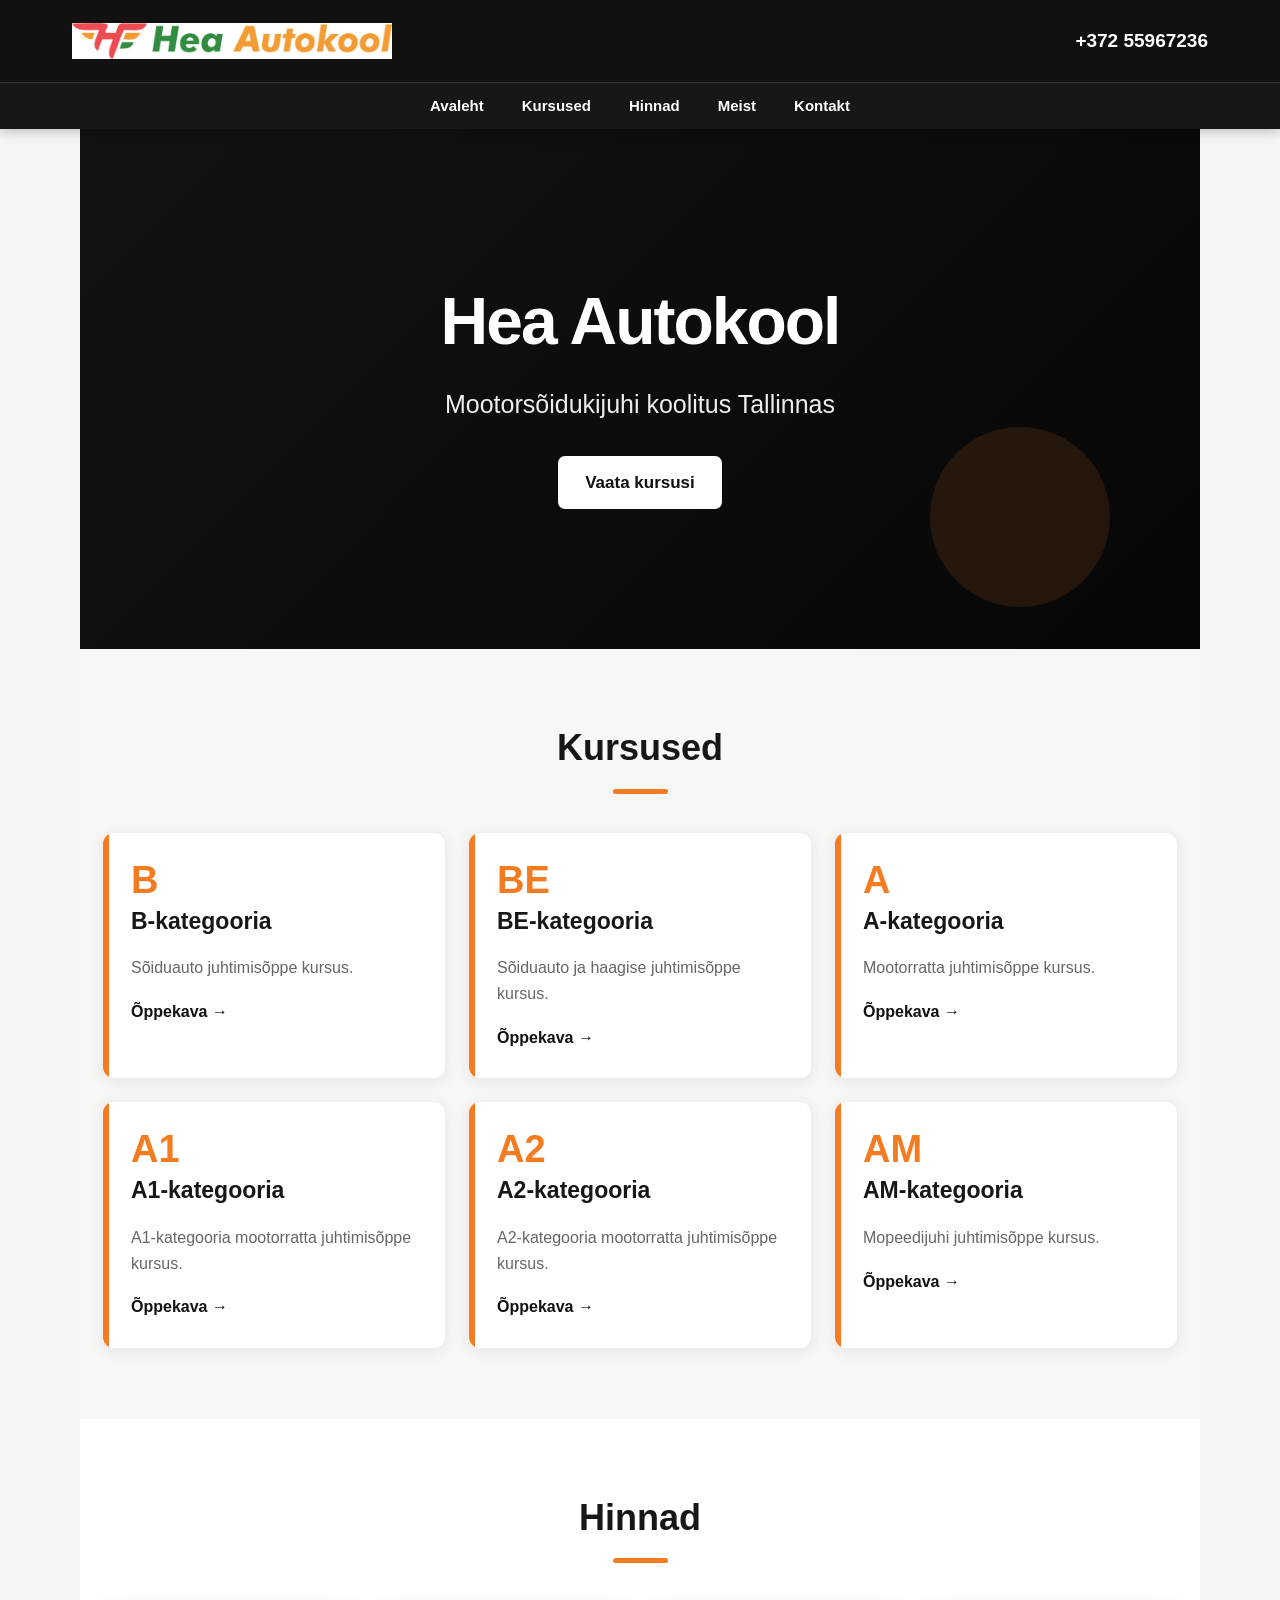
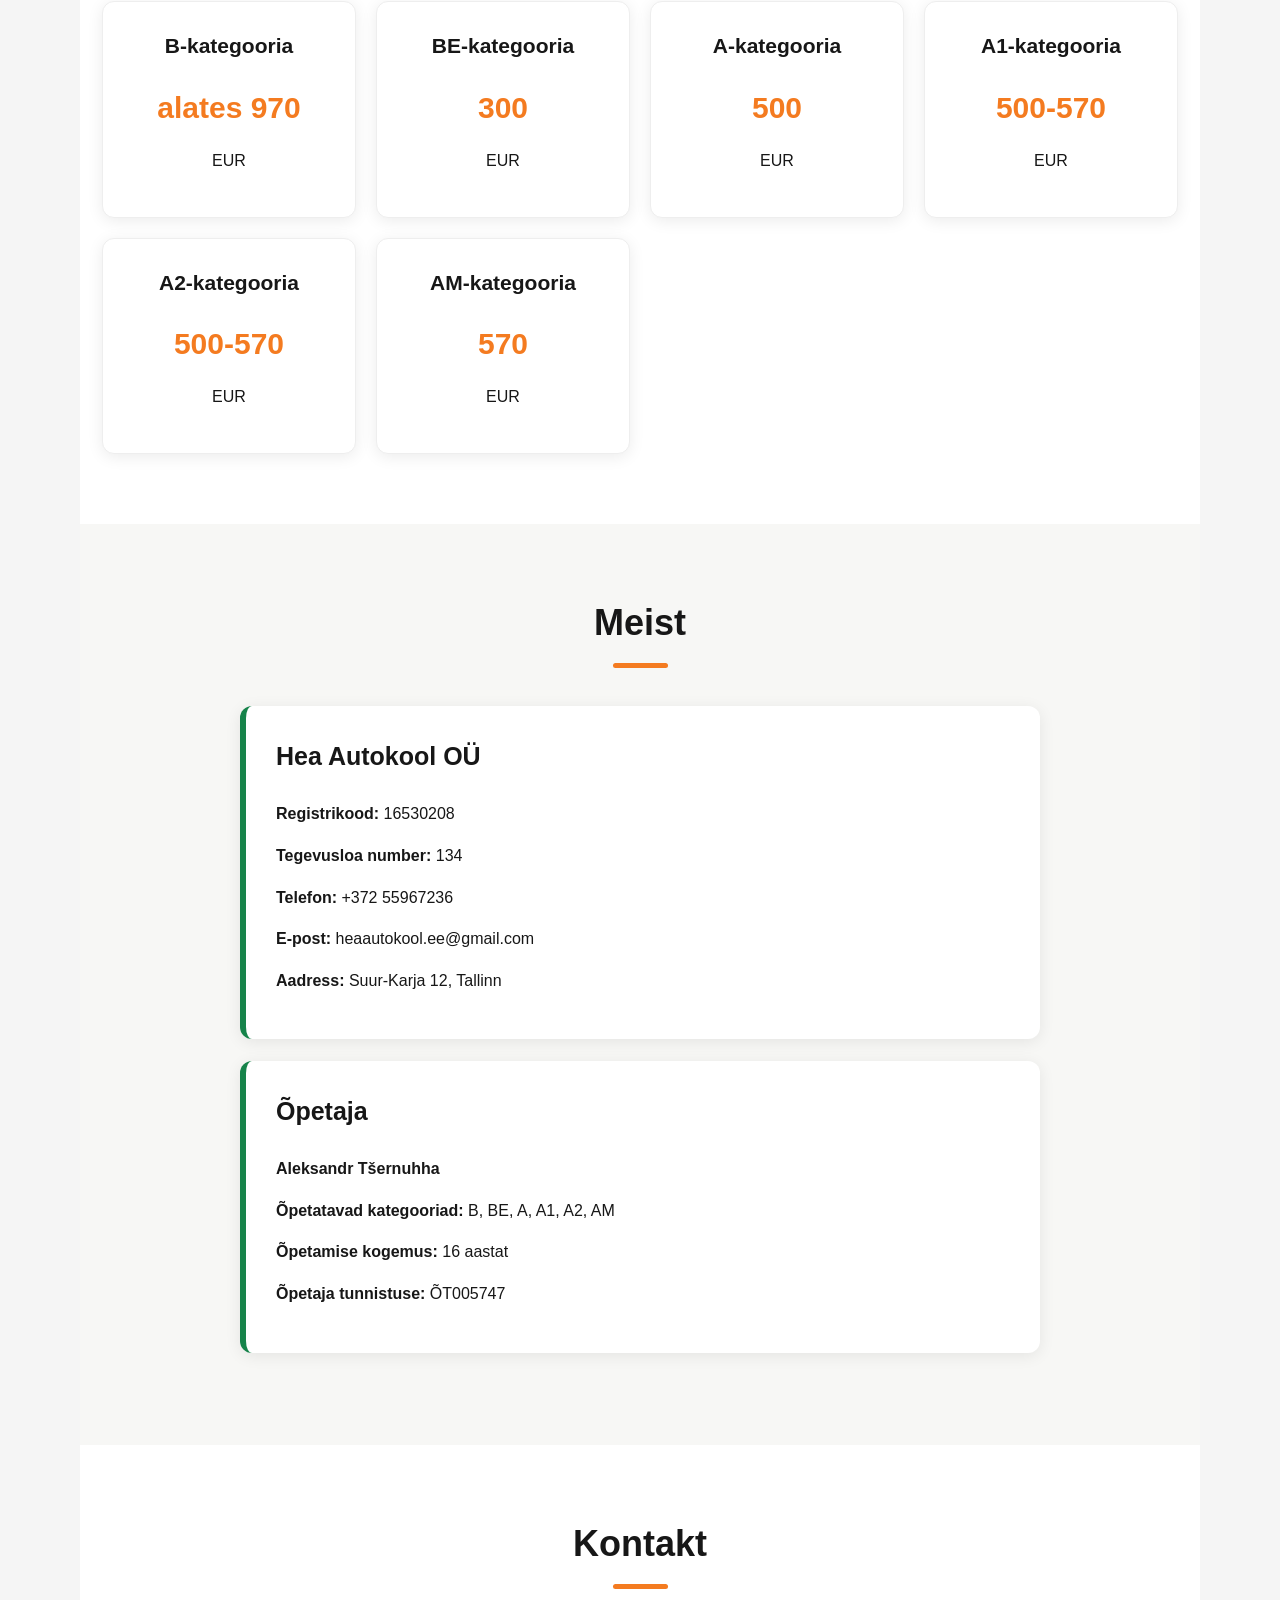
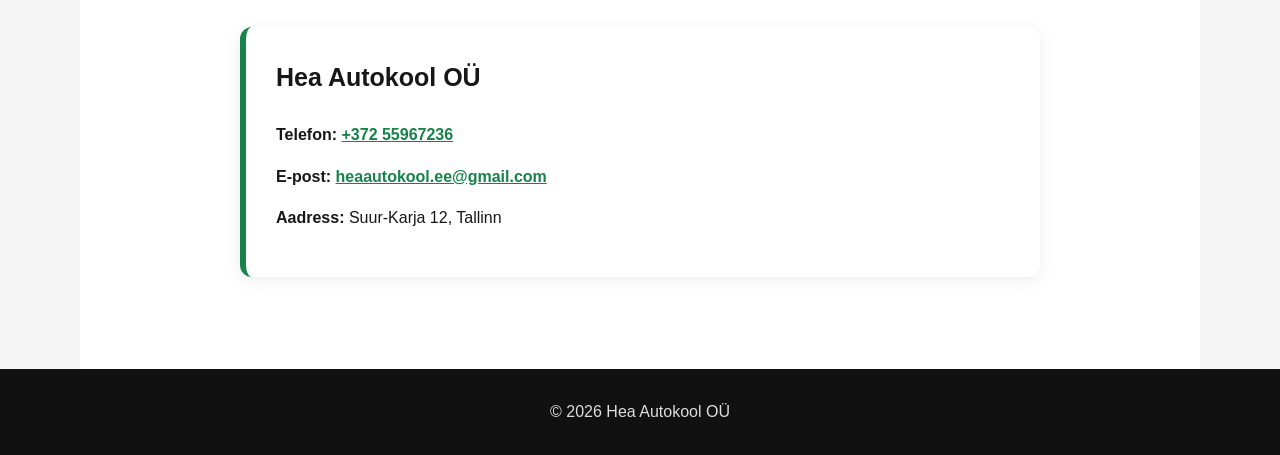
==== index.html @ 5cefef7c "Update index.html hinnad" ====
<!DOCTYPE html>
<html lang="et">
<head>
<meta charset="UTF-8">
<meta name="viewport" content="width=device-width, initial-scale=1.0">

<title>Hea Autokool – Autokool Tallinnas</title>

    <link rel="stylesheet" href="css/style.css">
<style>
* {
    box-sizing: border-box;
}

html {
    scroll-behavior: smooth;
}

body {
    margin: 0;
    font-family: Arial, Helvetica, sans-serif;
    color: #171717;
    background: #f5f5f5;
    line-height: 1.6;
}

header {
    background: #111;
    color: white;
    position: sticky;
    top: 0;
    z-index: 1000;
    box-shadow: 0 2px 12px rgba(0,0,0,.25);
}

.header {
    max-width: 1180px;
    margin: auto;
    padding: 12px 22px;
    display: flex;
    align-items: center;
    justify-content: space-between;
    gap: 20px;
}

.logo {
    width: 320px;
    max-width: 65%;
    height: auto;
    display: block;
}

.phone {
    color: white;
    text-decoration: none;
    font-size: 19px;
    font-weight: bold;
    white-space: nowrap;
}

.phone:hover {
    opacity: .75;
}

nav {
    border-top: 1px solid #333;
}

.nav {
    max-width: 1180px;
    margin: auto;
    display: flex;
    justify-content: center;
    flex-wrap: wrap;
}

.nav a {
    color: white;
    text-decoration: none;
    padding: 11px 19px;
    font-weight: bold;
}

.nav a:hover {
    background: #292929;
}

.hero {
    min-height: 520px;
    display: flex;
    align-items: center;
    justify-content: center;
    text-align: center;
    background:
        linear-gradient(rgba(0,0,0,.63),rgba(0,0,0,.63)),
        linear-gradient(135deg,#333,#111);
    color: white;
    padding: 70px 22px;
}

.hero h1 {
    font-size: clamp(40px,7vw,66px);
    margin: 0 0 10px;
}

.hero p {
    font-size: clamp(19px,3vw,25px);
    margin: 0 0 32px;
}

.button {
    display: inline-block;
    background: white;
    color: #111;
    text-decoration: none;
    padding: 13px 27px;
    border-radius: 7px;
    font-weight: bold;
}

.button:hover {
    background: #ddd;
}

section {
    max-width: 1120px;
    margin: auto;
    padding: 70px 22px;
}

section h2 {
    text-align: center;
    font-size: 36px;
    margin: 0 0 38px;
}

.courses {
    display: grid;
    grid-template-columns: repeat(auto-fit,minmax(270px,1fr));
    gap: 22px;
}

.course {
    background: white;
    padding: 28px;
    border-radius: 12px;
    box-shadow: 0 3px 16px rgba(0,0,0,.08);
}

.category {
    font-size: 38px;
    font-weight: 900;
}

.course h3 {
    margin: 4px 0 8px;
    font-size: 23px;
}

.course a {
    color: #111;
    font-weight: bold;
}

.prices {
    display: grid;
    grid-template-columns: repeat(auto-fit,minmax(240px,1fr));
    gap: 20px;
}

.price {
    background: white;
    padding: 27px;
    border-radius: 12px;
    text-align: center;
    box-shadow: 0 3px 16px rgba(0,0,0,.08);
}

.price h3 {
    margin-top: 0;
}

.price-value {
    font-size: 30px;
    font-weight: bold;
}

.info {
    max-width: 800px;
    margin: auto;
}

.box {
    background: white;
    padding: 30px;
    margin-bottom: 22px;
    border-radius: 12px;
    box-shadow: 0 3px 16px rgba(0,0,0,.08);
}

.box h3 {
    margin-top: 0;
    font-size: 25px;
}

footer {
    background: #111;
    color: white;
    text-align: center;
    padding: 30px 20px;
}

@media(max-width:650px) {

    .header {
        flex-direction: column;
    }

    .logo {
        width: 300px;
        max-width: 90%;
    }

    .phone {
        font-size: 18px;
    }

    .nav a {
        padding: 9px 11px;
        font-size: 14px;
    }

    .hero {
        min-height: 430px;
    }

    section {
        padding: 50px 18px;
    }
}
</style>
</head>


<body>


<!-- ШАПКА -->

<header>

    <div class="header">

        <img
            class="logo"
            src="images/logo.jpeg"
            alt="Hea Autokool"
        >

        <a
            class="phone"
            href="tel:+37255967236"
        >
            +372 55967236
        </a>

    </div>


    <nav>

        <div class="nav">

            <a href="#avaleht">Avaleht</a>

            <a href="#kursused">Kursused</a>

            <a href="#hinnad">Hinnad</a>

            <a href="#meist">Meist</a>

            <a href="#kontakt">Kontakt</a>

        </div>

    </nav>

</header>



<!-- ГЛАВНАЯ -->

<section id="avaleht" class="hero">

    <div>

        <h1>Hea Autokool</h1>

        <p>
            Mootorsõidukijuhi koolitus Tallinnas
        </p>

        <a
            class="button"
            href="#kursused"
        >
            Vaata kursusi
        </a>

    </div>

</section>



<!-- КУРСЫ -->

<section id="kursused">

    <h2>Kursused</h2>


    <div class="courses">


        <div class="course">

            <div class="category">B</div>

            <h3>B-kategooria</h3>

            <p>
                Sõiduauto juhtimisõppe kursus.
            </p>

            <a href="programmid/B.pdf">
                Õppekava →
            </a>

        </div>



        <div class="course">

            <div class="category">BE</div>

            <h3>BE-kategooria</h3>

            <p>
                Sõiduauto ja haagise juhtimisõppe kursus.
            </p>

            <a href="programmid/BE.pdf">
                Õppekava →
            </a>

        </div>



        <div class="course">

            <div class="category">A</div>

            <h3>A-kategooria</h3>

            <p>
                Mootorratta juhtimisõppe kursus.
            </p>

            <a href="programmid/A.pdf">
                Õppekava →
            </a>

        </div>



        <div class="course">

            <div class="category">A1</div>

            <h3>A1-kategooria</h3>

            <p>
                A1-kategooria mootorratta juhtimisõppe kursus.
            </p>

            <a href="programmid/A1.pdf">
                Õppekava →
            </a>

        </div>



        <div class="course">

            <div class="category">A2</div>

            <h3>A2-kategooria</h3>

            <p>
                A2-kategooria mootorratta juhtimisõppe kursus.
            </p>

            <a href="programmid/A2.pdf">
                Õppekava →
            </a>

        </div>



        <div class="course">

            <div class="category">AM</div>

            <h3>AM-kategooria</h3>

            <p>
                Mopeedijuhi juhtimisõppe kursus.
            </p>

            <a href="programmid/AM.pdf">
                Õppekava →
            </a>

        </div>


    </div>

</section>



<!-- ЦЕНЫ -->

<section id="hinnad">

    <h2>Hinnad</h2>


    <div class="prices">


        <div class="price">

            <h3>B-kategooria</h3>

            <div class="price-value">
                alates 970
            </div>

            <p>EUR</p>

        </div>



        <div class="price">

            <h3>BE-kategooria</h3>

            <div class="price-value">
                300
            </div>

            <p>EUR</p>

        </div>



        <div class="price">

            <h3>A-kategooria</h3>

            <div class="price-value">
                500
            </div>

            <p>EUR</p>

        </div>



        <div class="price">

            <h3>A1-kategooria</h3>

            <div class="price-value">
                500-570
            </div>

            <p>EUR</p>

        </div>



        <div class="price">

            <h3>A2-kategooria</h3>

            <div class="price-value">
                500-570
            </div>

            <p>EUR</p>

        </div>



        <div class="price">

            <h3>AM-kategooria</h3>

            <div class="price-value">
                570
            </div>

            <p>EUR</p>

        </div>


    </div>

</section>



<!-- О НАС -->

<section id="meist">

    <h2>Meist</h2>


    <div class="info">


        <div class="box">

            <h3>Hea Autokool OÜ</h3>

            <p>
                <strong>Registrikood:</strong>
                16530208
            </p>

            <p>
                <strong>Tegevusloa number:</strong>
                134
            </p>

            <p>
                <strong>Telefon:</strong>
                +372 55967236
            </p>

            <p>
                <strong>E-post:</strong>
                heaautokool.ee@gmail.com
            </p>

            <p>
                <strong>Aadress:</strong>
                Suur-Karja 12, Tallinn
            </p>

        </div>



        <div class="box">

            <h3>Õpetaja</h3>

            <p>
                <strong>Aleksandr Tšernuhha</strong>
            </p>

            <p>
                <strong>Õpetatavad kategooriad:</strong>
                B, BE, A, A1, A2, AM
            </p>

            <p>
                <strong>Õpetamise kogemus:</strong>
                16 aastat
            </p>

            <p>
                <strong>Õpetaja tunnistuse:</strong>
                ÕT005747
            </p>

        </div>


    </div>

</section>



<!-- КОНТАКТ -->

<section id="kontakt">

    <h2>Kontakt</h2>


    <div class="info">

        <div class="box">

            <h3>Hea Autokool OÜ</h3>

            <p>
                <strong>Telefon:</strong>
                <a href="tel:+37255967236">
                    +372 55967236
                </a>
            </p>

            <p>
                <strong>E-post:</strong>
                <a href="mailto:heaautokool.ee@gmail.com">
                    heaautokool.ee@gmail.com
                </a>
            </p>

            <p>
                <strong>Aadress:</strong>
                Suur-Karja 12, Tallinn
            </p>

        </div>

    </div>

</section>



<footer>

    © 2026 Hea Autokool OÜ

</footer>


</body>
</html>
---- css/style.css ----
/* ================================
   HEA AUTOKOOL
   WHITE / BLACK / ORANGE / GREEN
================================ */

* {
    box-sizing: border-box;
}

html {
    scroll-behavior: smooth;
}

body {
    margin: 0;
    font-family: Arial, Helvetica, sans-serif;
    color: #171717;
    background: #f7f7f5;
    line-height: 1.6;
}


/* ================================
   HEADER
================================ */

header {
    position: sticky;
    top: 0;
    z-index: 1000;

    background: #ffffff;

    box-shadow: 0 3px 18px rgba(0,0,0,0.10);
}

.header {
    max-width: 1180px;
    margin: auto;

    min-height: 82px;

    padding: 12px 24px;

    display: flex;
    align-items: center;
    justify-content: space-between;

    gap: 25px;
}

.logo {
    width: 330px;
    max-width: 65%;

    height: auto;

    display: block;
}

.phone {
    color: #171717;

    text-decoration: none;

    font-size: 20px;
    font-weight: 800;

    white-space: nowrap;

    transition: 0.2s;
}

.phone:hover {
    color: #f47b20;
}


/* ================================
   NAVIGATION
================================ */

nav {
    background: #171717;
}

.nav {
    max-width: 1180px;
    margin: auto;

    display: flex;
    justify-content: center;
    flex-wrap: wrap;
}

.nav a {
    position: relative;

    color: #ffffff;

    text-decoration: none;

    padding: 13px 22px;

    font-size: 15px;
    font-weight: 700;

    transition: 0.2s;
}

.nav a:hover {
    background: #f47b20;
    color: #111111;
}


/* ================================
   HERO
================================ */

.hero {
    min-height: 590px;

    display: flex;
    align-items: center;
    justify-content: center;

    text-align: center;

    color: #ffffff;

    padding: 80px 22px;

    background:
        linear-gradient(
            120deg,
            rgba(15,15,15,0.94),
            rgba(15,15,15,0.72)
        );

    position: relative;
}

.hero::after {
    content: "";

    position: absolute;

    width: 180px;
    height: 180px;

    right: 8%;
    bottom: 8%;

    border-radius: 50%;

    background: #f47b20;

    opacity: 0.12;
}

.hero-content {
    position: relative;
    z-index: 2;
}

.hero h1 {
    margin: 0;

    font-size: clamp(44px, 7vw, 76px);

    font-weight: 900;

    letter-spacing: -2px;
}

.hero h1 span {
    color: #f47b20;
}

.hero p {
    margin: 18px 0 35px;

    font-size: clamp(19px, 3vw, 27px);

    color: #eeeeee;
}

.button {
    display: inline-block;

    padding: 15px 32px;

    background: #f47b20;

    color: #111111;

    text-decoration: none;

    border-radius: 7px;

    font-size: 17px;
    font-weight: 900;

    transition: 0.2s;
}

.button:hover {
    background: #ff963f;

    transform: translateY(-3px);

    box-shadow:
        0 8px 25px rgba(244,123,32,0.35);
}


/* ================================
   SECTIONS
================================ */

section {
    max-width: 1160px;

    margin: auto;

    padding: 80px 24px;
}

section h2 {
    margin: 0 0 45px;

    text-align: center;

    font-size: 38px;

    font-weight: 900;
}

section h2::after {
    content: "";

    display: block;

    width: 55px;
    height: 5px;

    margin: 12px auto 0;

    background: #f47b20;

    border-radius: 10px;
}


/* ================================
   COURSES
================================ */

.courses {
    display: grid;

    grid-template-columns:
        repeat(
            auto-fit,
            minmax(270px, 1fr)
        );

    gap: 24px;
}

.course {
    position: relative;

    background: #ffffff;

    padding: 30px;

    border-radius: 14px;

    border: 1px solid #eeeeee;

    box-shadow:
        0 5px 22px rgba(0,0,0,0.07);

    overflow: hidden;

    transition: 0.25s;
}

.course::before {
    content: "";

    position: absolute;

    left: 0;
    top: 0;

    width: 6px;
    height: 100%;

    background: #f47b20;
}

.course:hover {
    transform: translateY(-6px);

    box-shadow:
        0 12px 30px rgba(0,0,0,0.12);
}

.category {
    color: #f47b20;

    font-size: 44px;

    font-weight: 900;

    line-height: 1;
}

.course h3 {
    margin: 12px 0 8px;

    font-size: 23px;
}

.course p {
    color: #666666;

    margin-bottom: 18px;
}

.course a {
    color: #16834a;

    text-decoration: none;

    font-weight: 900;
}

.course a:hover {
    text-decoration: underline;
}


/* ================================
   PRICES
================================ */

.prices {
    display: grid;

    grid-template-columns:
        repeat(
            auto-fit,
            minmax(240px, 1fr)
        );

    gap: 22px;
}

.price {
    background: #ffffff;

    padding: 30px;

    border-radius: 14px;

    text-align: center;

    border: 1px solid #eeeeee;

    box-shadow:
        0 5px 22px rgba(0,0,0,0.07);
}

.price h3 {
    margin-top: 0;

    font-size: 21px;
}

.price-value {
    color: #f47b20;

    font-size: 32px;

    font-weight: 900;
}


/* ================================
   ABOUT / CONTACT
================================ */

.info {
    max-width: 820px;

    margin: auto;
}

.box {
    background: #ffffff;

    padding: 32px;

    margin-bottom: 24px;

    border-radius: 14px;

    border-left: 6px solid #16834a;

    box-shadow:
        0 5px 22px rgba(0,0,0,0.07);
}

.box h3 {
    margin-top: 0;

    font-size: 26px;
}

.box a {
    color: #16834a;

    font-weight: 700;
}


/* ================================
   ALTERNATING SECTIONS
================================ */

#kursused {
    background: #f7f7f5;
}

#hinnad {
    background: #ffffff;
}

#meist {
    background: #f7f7f5;
}

#kontakt {
    background: #ffffff;
}


/* ================================
   FOOTER
================================ */

footer {
    background: #171717;

    color: #ffffff;

    text-align: center;

    padding: 35px 20px;
}

footer::first-line {
    color: #dddddd;
}


/* ================================
   MOBILE
================================ */

@media (max-width: 650px) {

    .header {
        min-height: auto;

        flex-direction: column;

        padding: 15px;
    }

    .logo {
        width: 300px;

        max-width: 90%;
    }

    .phone {
        font-size: 19px;
    }

    .nav a {
        padding: 10px 12px;

        font-size: 14px;
    }

    .hero {
        min-height: 470px;

        padding: 65px 18px;
    }

    .hero h1 {
        font-size: 46px;
    }

    section {
        padding: 55px 18px;
    }

    section h2 {
        font-size: 32px;
    }

}
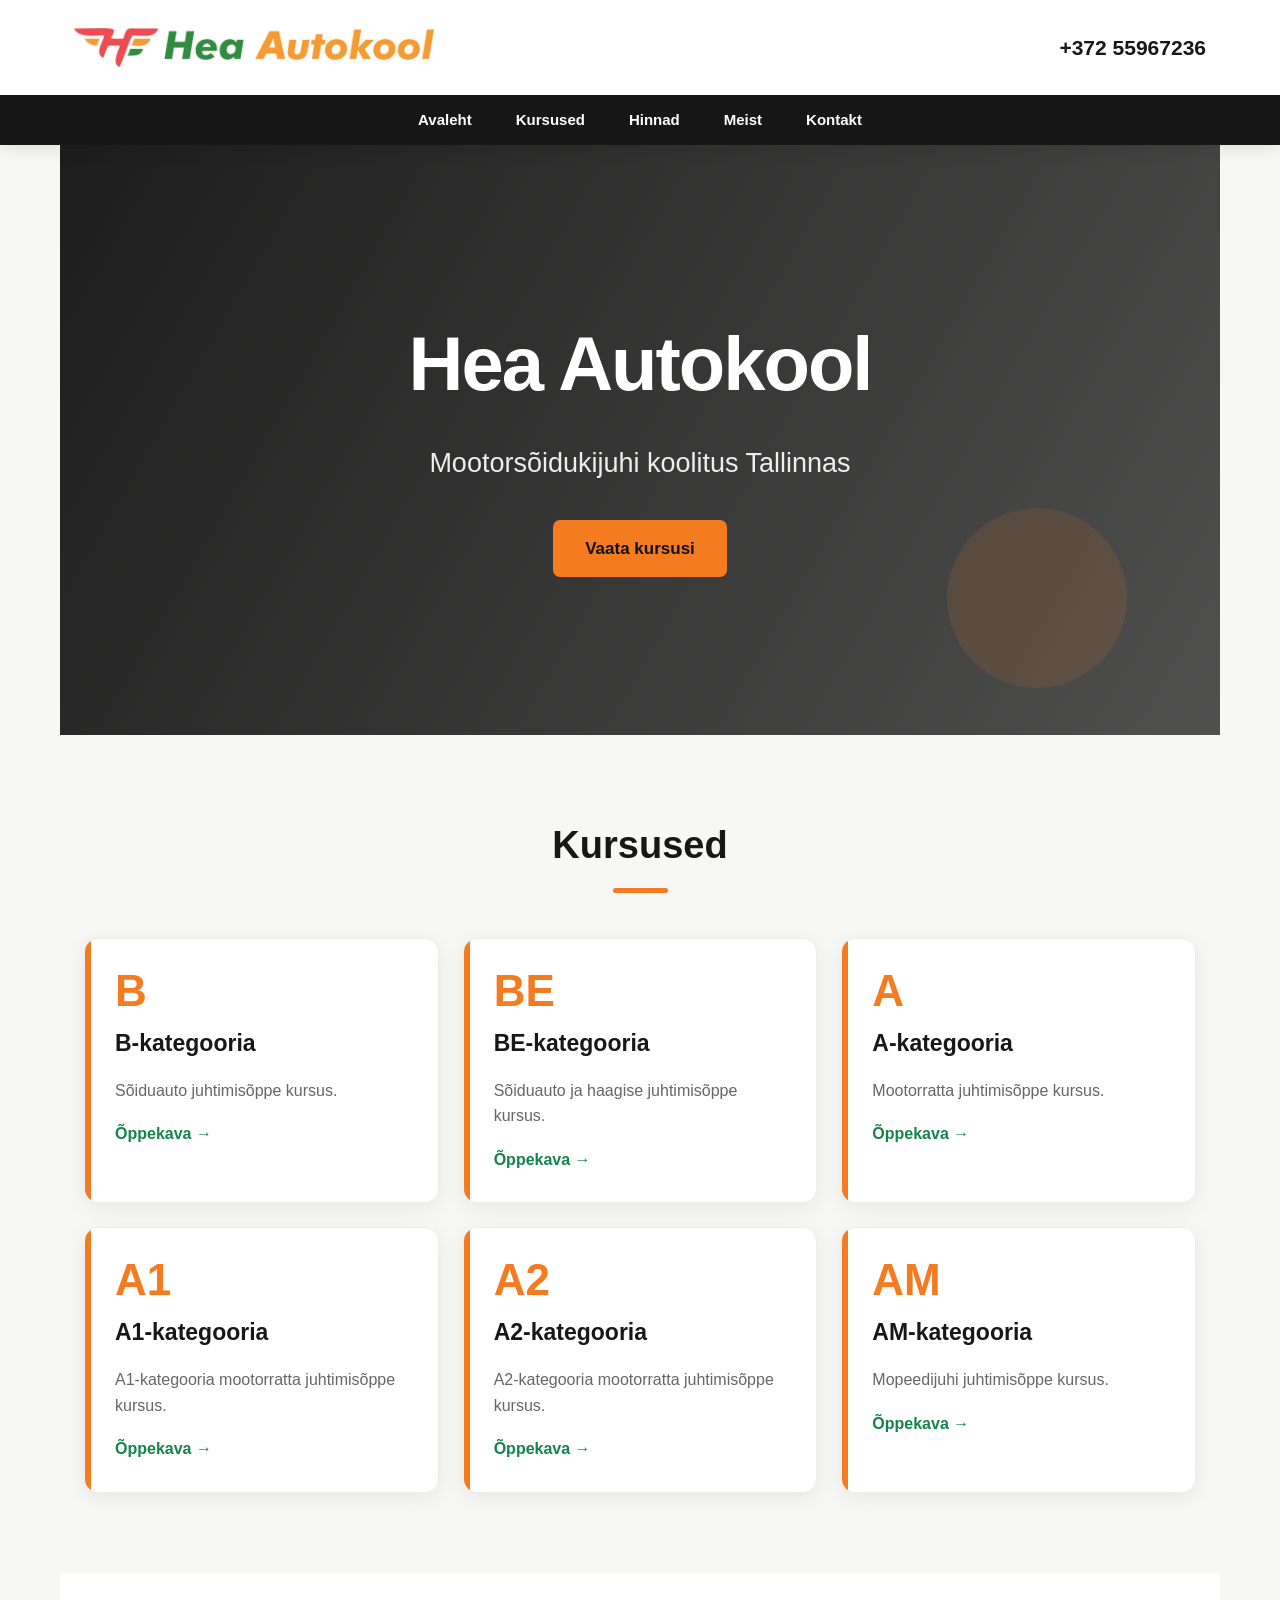
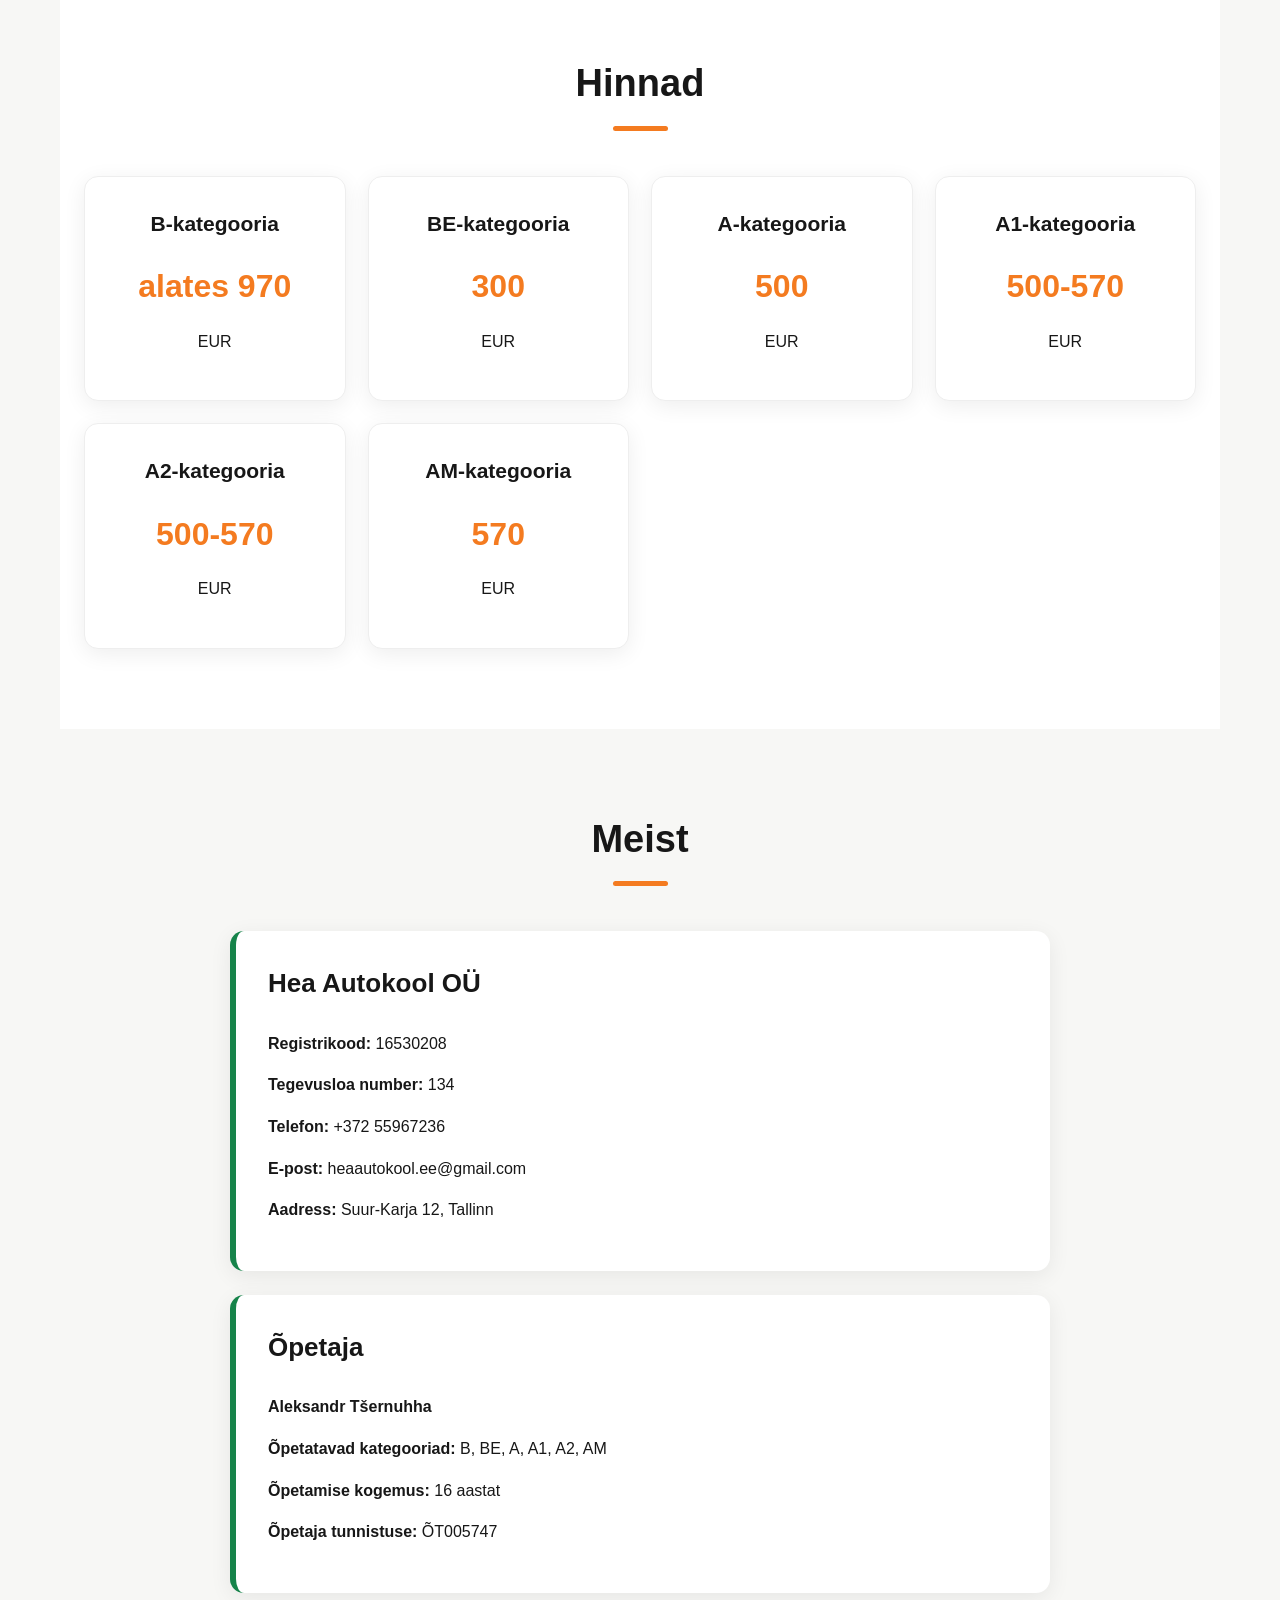
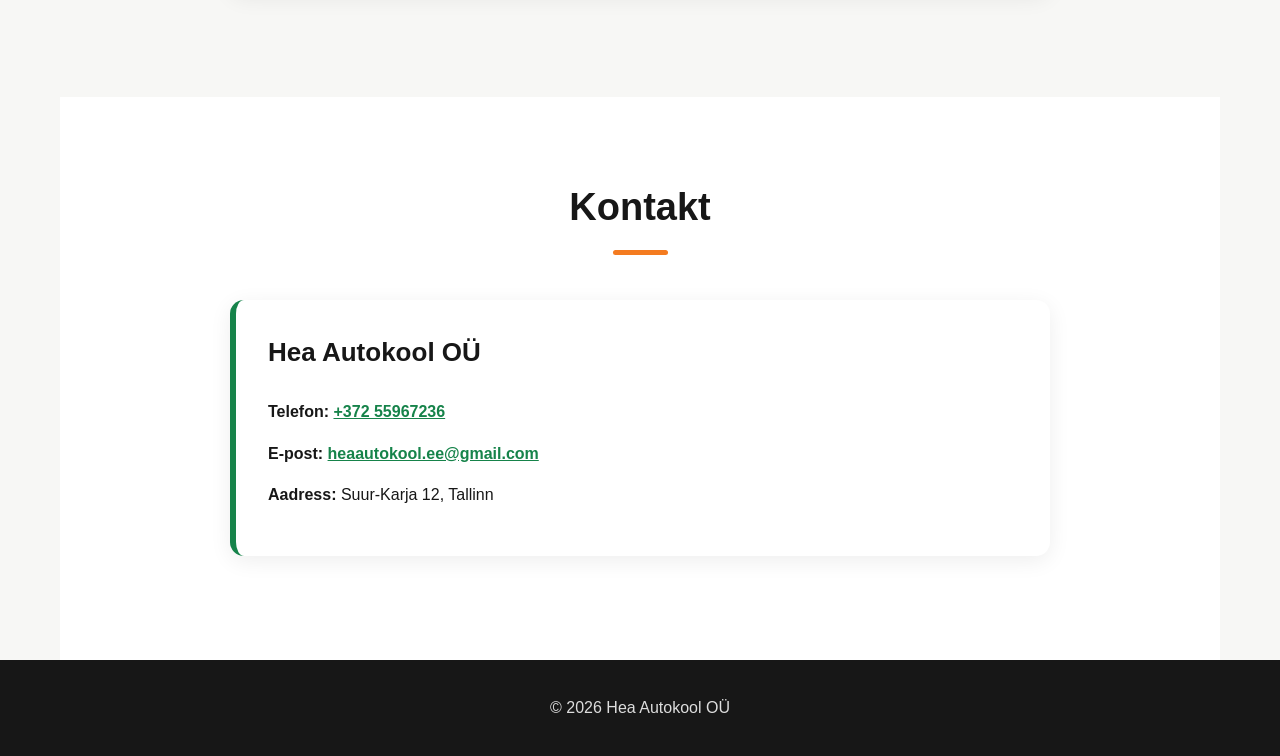
==== commit 0ceec289: "Update index.html delete css from index" ====
--- a/index.html
+++ b/index.html
@@ -7,238 +7,7 @@
 <title>Hea Autokool – Autokool Tallinnas</title>
 
     <link rel="stylesheet" href="css/style.css">
-<style>
-* {
-    box-sizing: border-box;
-}
-
-html {
-    scroll-behavior: smooth;
-}
-
-body {
-    margin: 0;
-    font-family: Arial, Helvetica, sans-serif;
-    color: #171717;
-    background: #f5f5f5;
-    line-height: 1.6;
-}
-
-header {
-    background: #111;
-    color: white;
-    position: sticky;
-    top: 0;
-    z-index: 1000;
-    box-shadow: 0 2px 12px rgba(0,0,0,.25);
-}
-
-.header {
-    max-width: 1180px;
-    margin: auto;
-    padding: 12px 22px;
-    display: flex;
-    align-items: center;
-    justify-content: space-between;
-    gap: 20px;
-}
-
-.logo {
-    width: 320px;
-    max-width: 65%;
-    height: auto;
-    display: block;
-}
-
-.phone {
-    color: white;
-    text-decoration: none;
-    font-size: 19px;
-    font-weight: bold;
-    white-space: nowrap;
-}
-
-.phone:hover {
-    opacity: .75;
-}
-
-nav {
-    border-top: 1px solid #333;
-}
-
-.nav {
-    max-width: 1180px;
-    margin: auto;
-    display: flex;
-    justify-content: center;
-    flex-wrap: wrap;
-}
-
-.nav a {
-    color: white;
-    text-decoration: none;
-    padding: 11px 19px;
-    font-weight: bold;
-}
-
-.nav a:hover {
-    background: #292929;
-}
-
-.hero {
-    min-height: 520px;
-    display: flex;
-    align-items: center;
-    justify-content: center;
-    text-align: center;
-    background:
-        linear-gradient(rgba(0,0,0,.63),rgba(0,0,0,.63)),
-        linear-gradient(135deg,#333,#111);
-    color: white;
-    padding: 70px 22px;
-}
-
-.hero h1 {
-    font-size: clamp(40px,7vw,66px);
-    margin: 0 0 10px;
-}
-
-.hero p {
-    font-size: clamp(19px,3vw,25px);
-    margin: 0 0 32px;
-}
-
-.button {
-    display: inline-block;
-    background: white;
-    color: #111;
-    text-decoration: none;
-    padding: 13px 27px;
-    border-radius: 7px;
-    font-weight: bold;
-}
-
-.button:hover {
-    background: #ddd;
-}
-
-section {
-    max-width: 1120px;
-    margin: auto;
-    padding: 70px 22px;
-}
-
-section h2 {
-    text-align: center;
-    font-size: 36px;
-    margin: 0 0 38px;
-}
-
-.courses {
-    display: grid;
-    grid-template-columns: repeat(auto-fit,minmax(270px,1fr));
-    gap: 22px;
-}
-
-.course {
-    background: white;
-    padding: 28px;
-    border-radius: 12px;
-    box-shadow: 0 3px 16px rgba(0,0,0,.08);
-}
-
-.category {
-    font-size: 38px;
-    font-weight: 900;
-}
-
-.course h3 {
-    margin: 4px 0 8px;
-    font-size: 23px;
-}
-
-.course a {
-    color: #111;
-    font-weight: bold;
-}
-
-.prices {
-    display: grid;
-    grid-template-columns: repeat(auto-fit,minmax(240px,1fr));
-    gap: 20px;
-}
-
-.price {
-    background: white;
-    padding: 27px;
-    border-radius: 12px;
-    text-align: center;
-    box-shadow: 0 3px 16px rgba(0,0,0,.08);
-}
-
-.price h3 {
-    margin-top: 0;
-}
-
-.price-value {
-    font-size: 30px;
-    font-weight: bold;
-}
-
-.info {
-    max-width: 800px;
-    margin: auto;
-}
-
-.box {
-    background: white;
-    padding: 30px;
-    margin-bottom: 22px;
-    border-radius: 12px;
-    box-shadow: 0 3px 16px rgba(0,0,0,.08);
-}
-
-.box h3 {
-    margin-top: 0;
-    font-size: 25px;
-}
-
-footer {
-    background: #111;
-    color: white;
-    text-align: center;
-    padding: 30px 20px;
-}
-
-@media(max-width:650px) {
-
-    .header {
-        flex-direction: column;
-    }
-
-    .logo {
-        width: 300px;
-        max-width: 90%;
-    }
-
-    .phone {
-        font-size: 18px;
-    }
-
-    .nav a {
-        padding: 9px 11px;
-        font-size: 14px;
-    }
-
-    .hero {
-        min-height: 430px;
-    }
-
-    section {
-        padding: 50px 18px;
-    }
-}
-</style>
+
 </head>
 
 
@@ -334,7 +103,7 @@
                 Sõiduauto juhtimisõppe kursus.
             </p>
 
-            <a href="programmid/B.pdf">
+            <a href="oppekavad/BEkava.pdf">
                 Õppekava →
             </a>
 
@@ -352,7 +121,7 @@
                 Sõiduauto ja haagise juhtimisõppe kursus.
             </p>
 
-            <a href="programmid/BE.pdf">
+            <a href="oppekavad/BEkava.pdf">
                 Õppekava →
             </a>
 
@@ -370,7 +139,7 @@
                 Mootorratta juhtimisõppe kursus.
             </p>
 
-            <a href="programmid/A.pdf">
+            <a href="oppekavad/Akava.pdf">
                 Õppekava →
             </a>
 
@@ -388,7 +157,7 @@
                 A1-kategooria mootorratta juhtimisõppe kursus.
             </p>
 
-            <a href="programmid/A1.pdf">
+            <a href="oppekavad/A1kava.pdf">
                 Õppekava →
             </a>
 
@@ -406,7 +175,7 @@
                 A2-kategooria mootorratta juhtimisõppe kursus.
             </p>
 
-            <a href="programmid/A2.pdf">
+            <a href="oppekavad/A2kava.pdf">
                 Õppekava →
             </a>
 
@@ -424,7 +193,7 @@
                 Mopeedijuhi juhtimisõppe kursus.
             </p>
 
-            <a href="programmid/AM.pdf">
+            <a href="oppekavad/AMkava.pdf">
                 Õppekava →
             </a>
 
--- a/css/style.css
+++ b/css/style.css
@@ -38,9 +38,9 @@
     max-width: 1180px;
     margin: auto;
 
-    min-height: 82px;
-
-    padding: 12px 24px;
+    min-height: 95px;
+
+    padding: 14px 24px;
 
     display: flex;
     align-items: center;
@@ -50,11 +50,9 @@
 }
 
 .logo {
-    width: 330px;
+    width: 360px;
     max-width: 65%;
-
     height: auto;
-
     display: block;
 }
 
@@ -63,7 +61,7 @@
 
     text-decoration: none;
 
-    font-size: 20px;
+    font-size: 21px;
     font-weight: 800;
 
     white-space: nowrap;
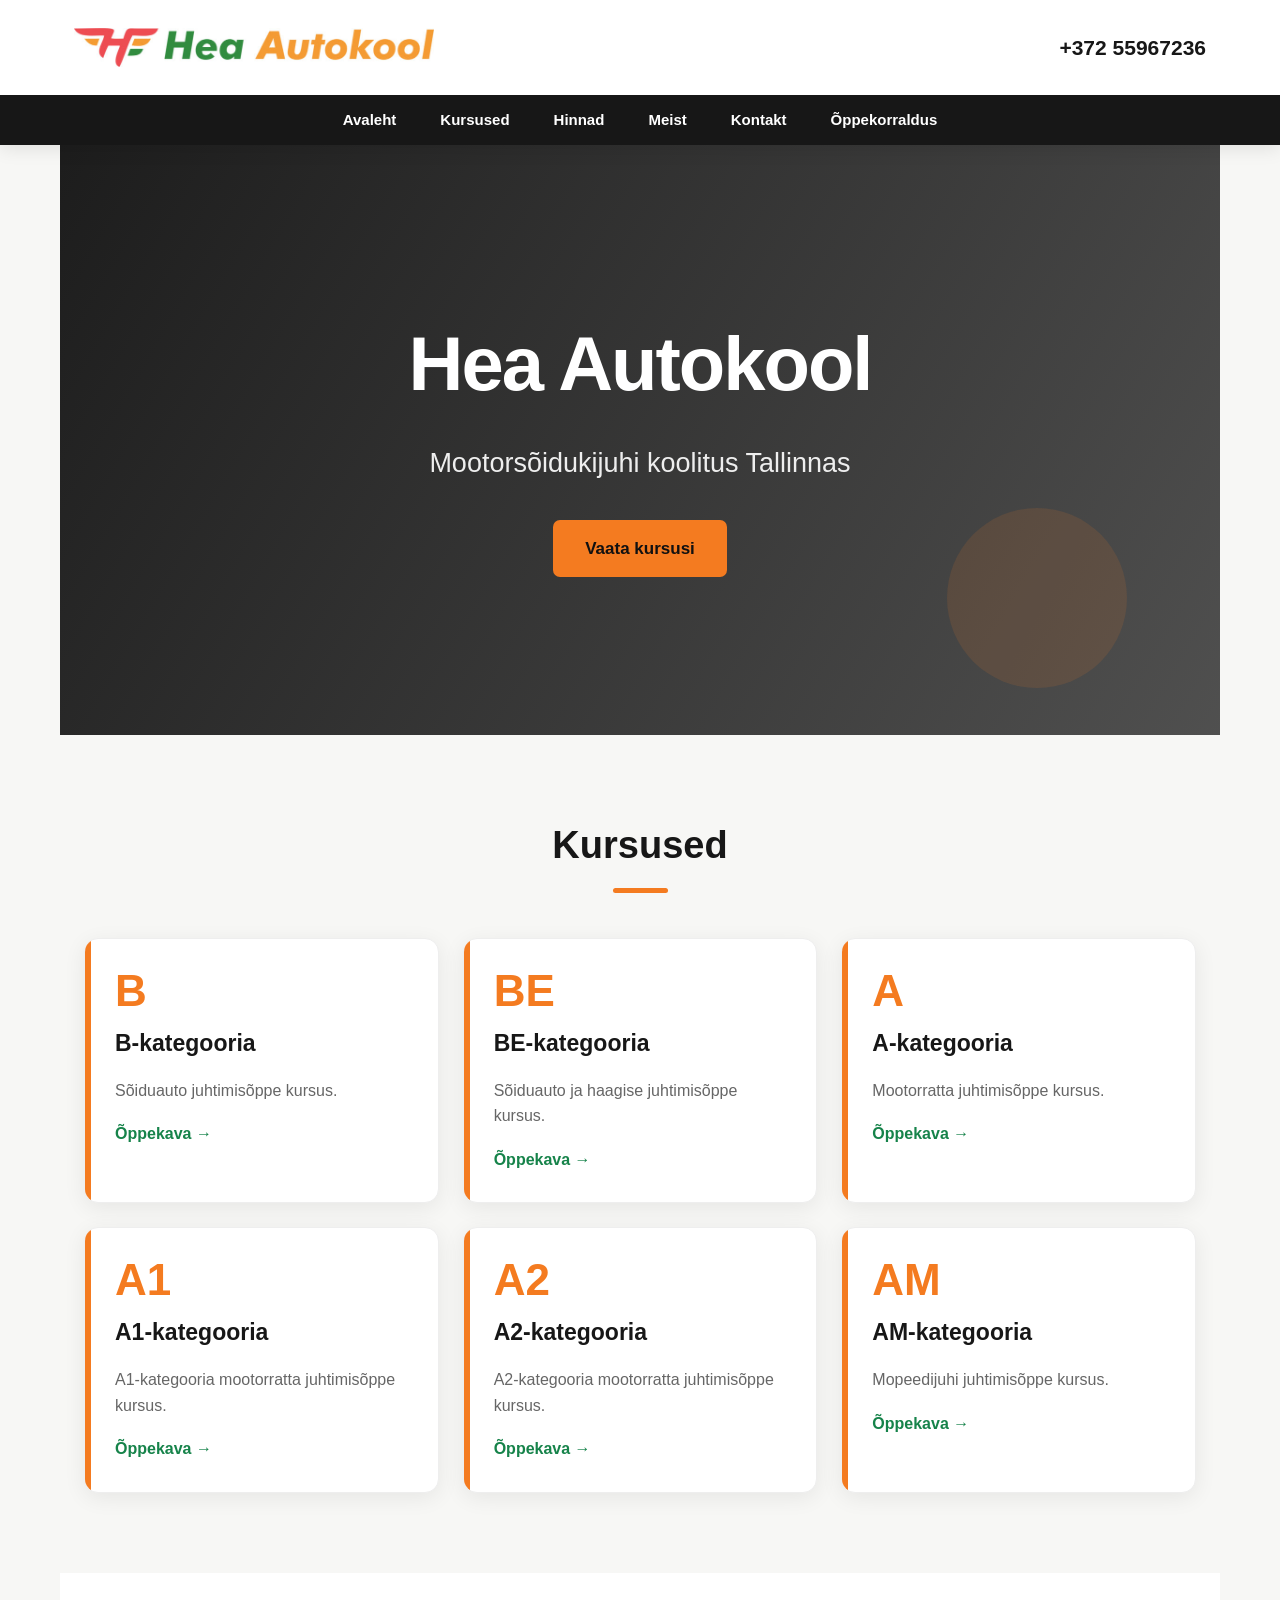
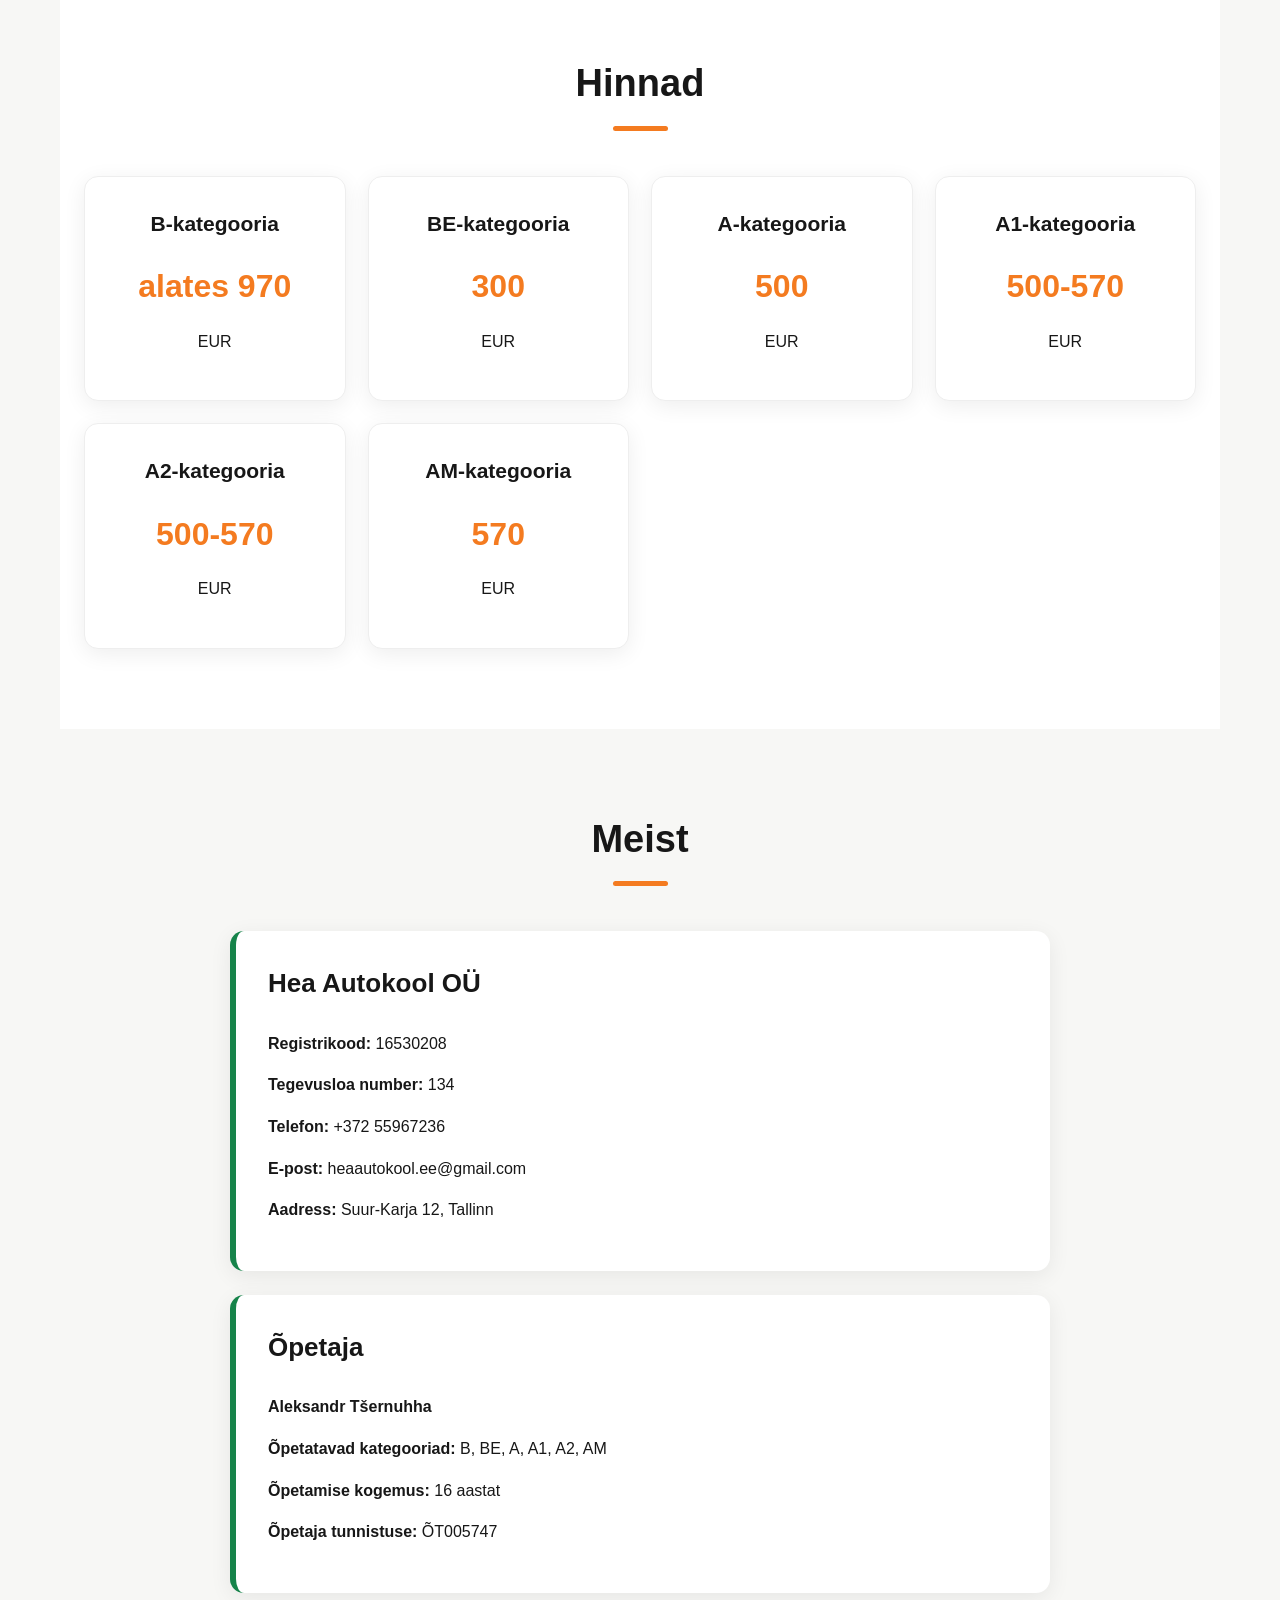
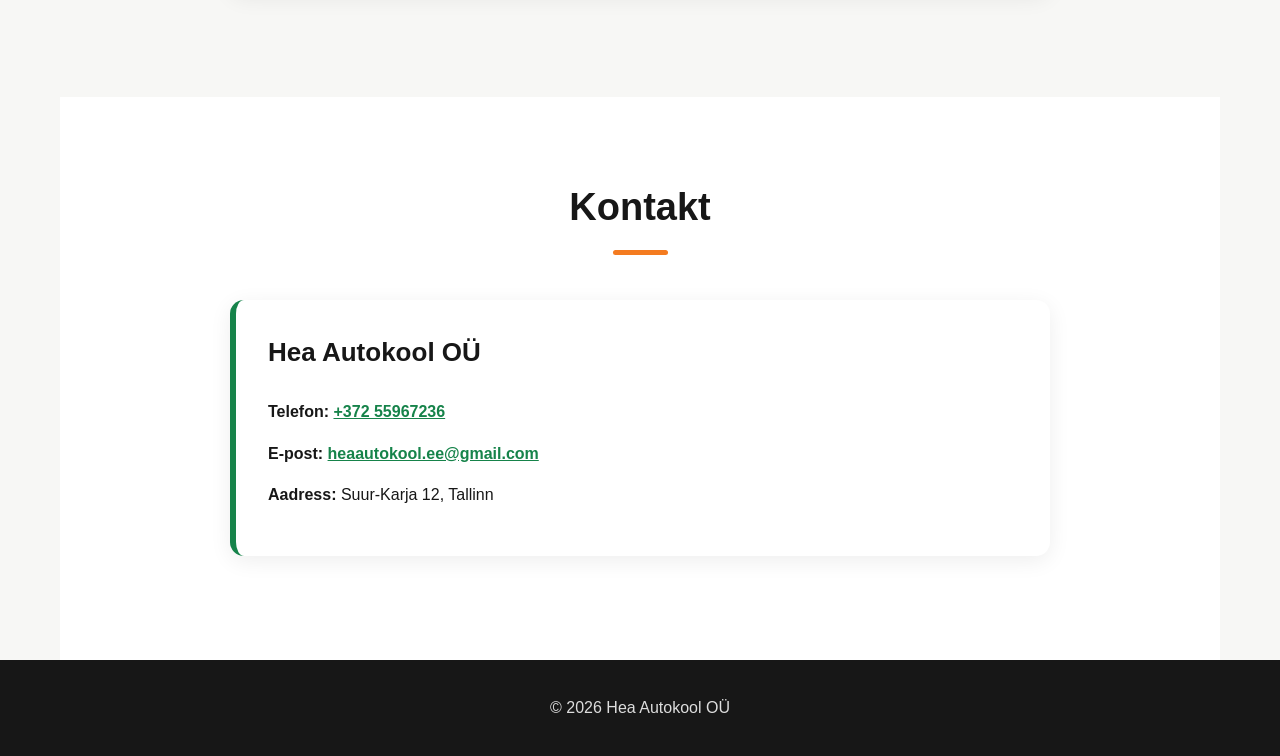
==== commit c4d79c2c: "Update index.html" ====
--- a/index.html
+++ b/index.html
@@ -50,6 +50,8 @@
 
             <a href="#kontakt">Kontakt</a>
 
+            <a href="oppekorraldus.html">Õppekorraldus</a>
+
         </div>
 
     </nav>
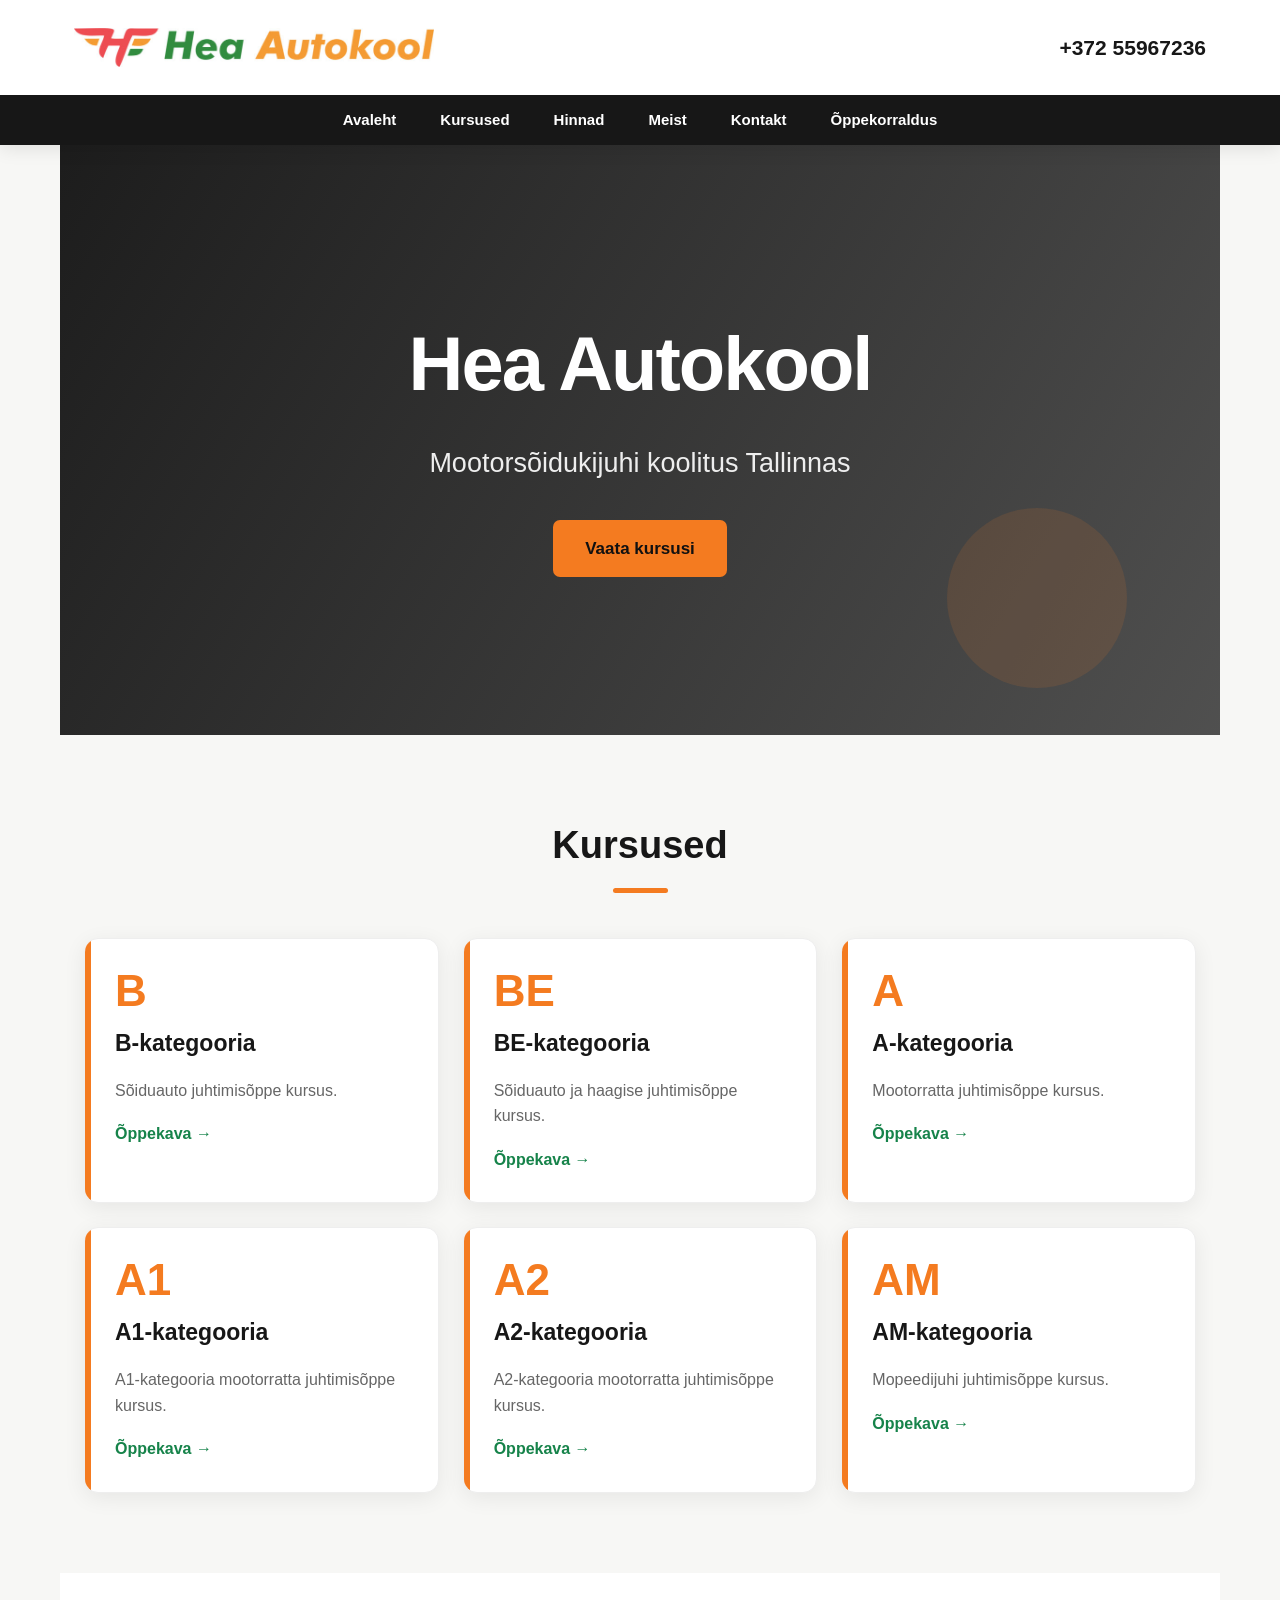
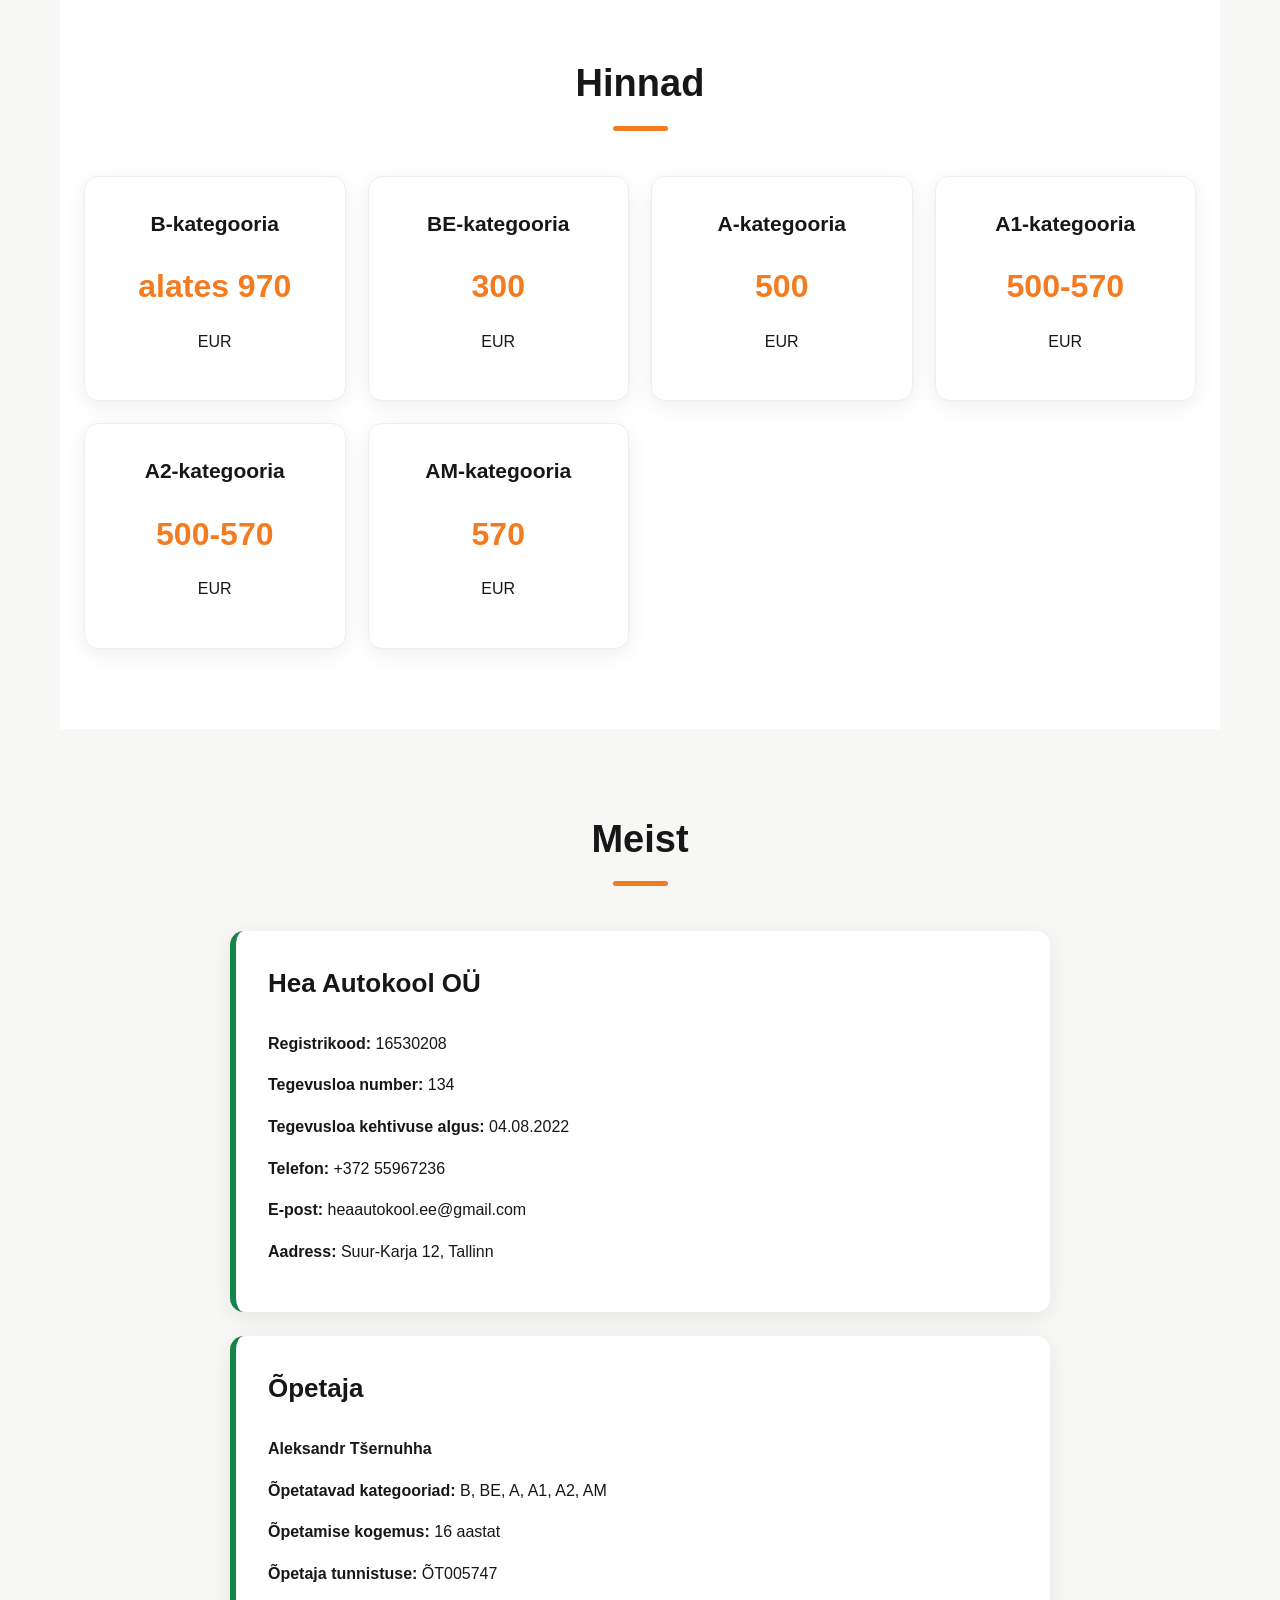
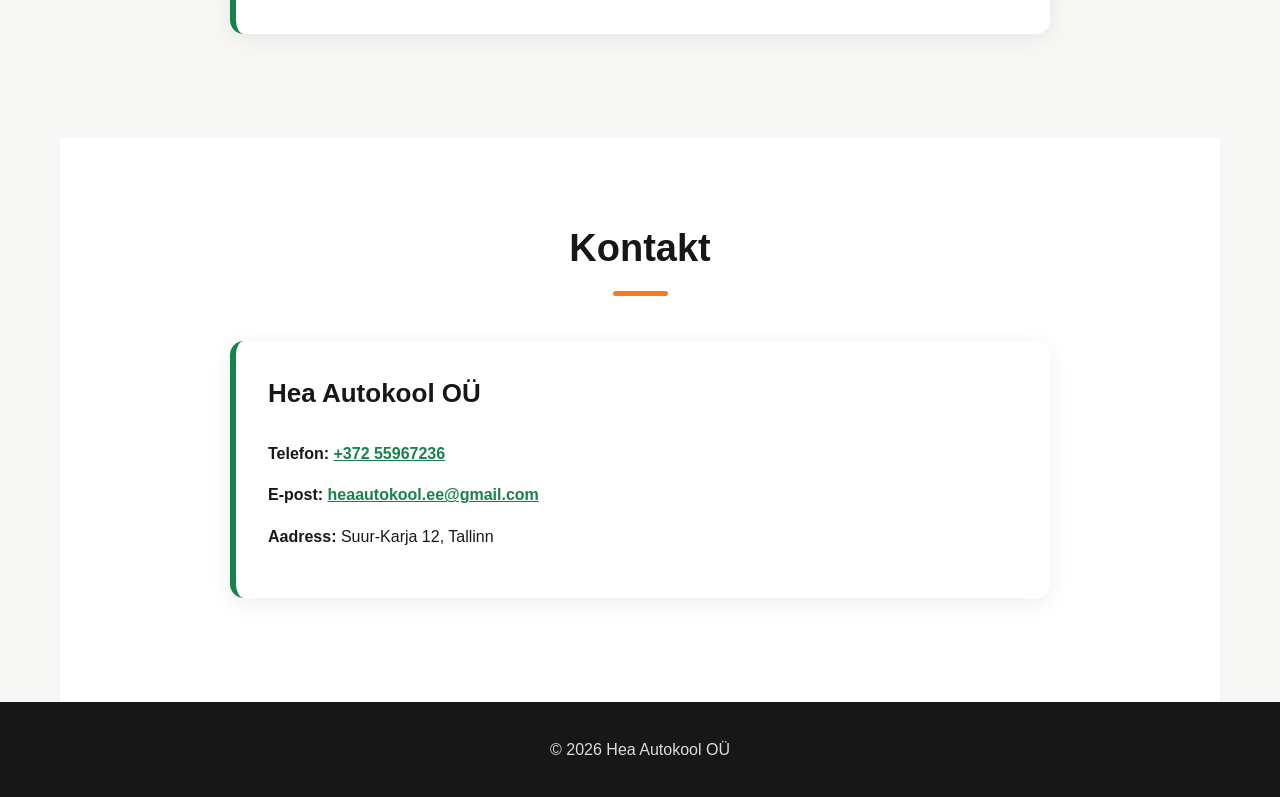
==== commit 1acaae76: "Update index.html" ====
--- a/index.html
+++ b/index.html
@@ -332,6 +332,11 @@
             </p>
 
             <p>
+                <strong>Tegevusloa kehtivuse algus:</strong>
+                04.08.2022
+            </p>
+
+            <p>
                 <strong>Telefon:</strong>
                 +372 55967236
             </p>
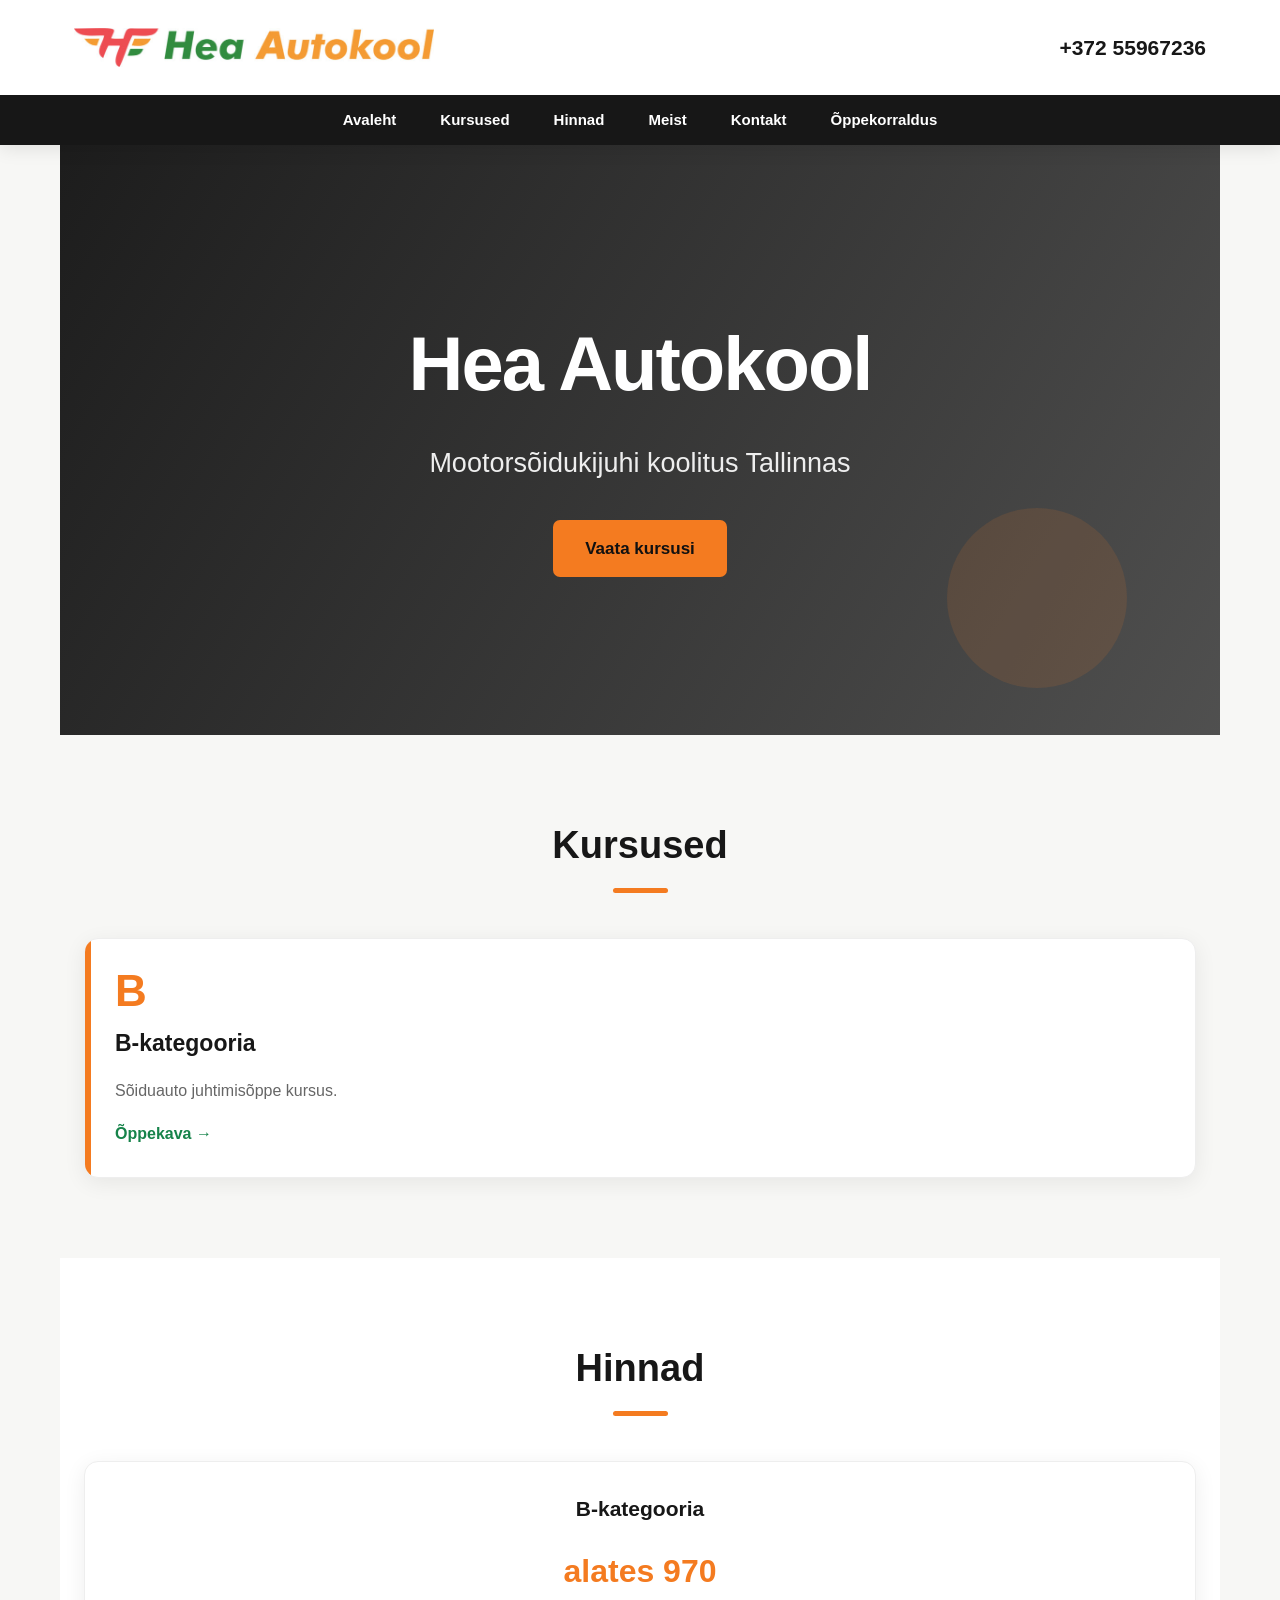
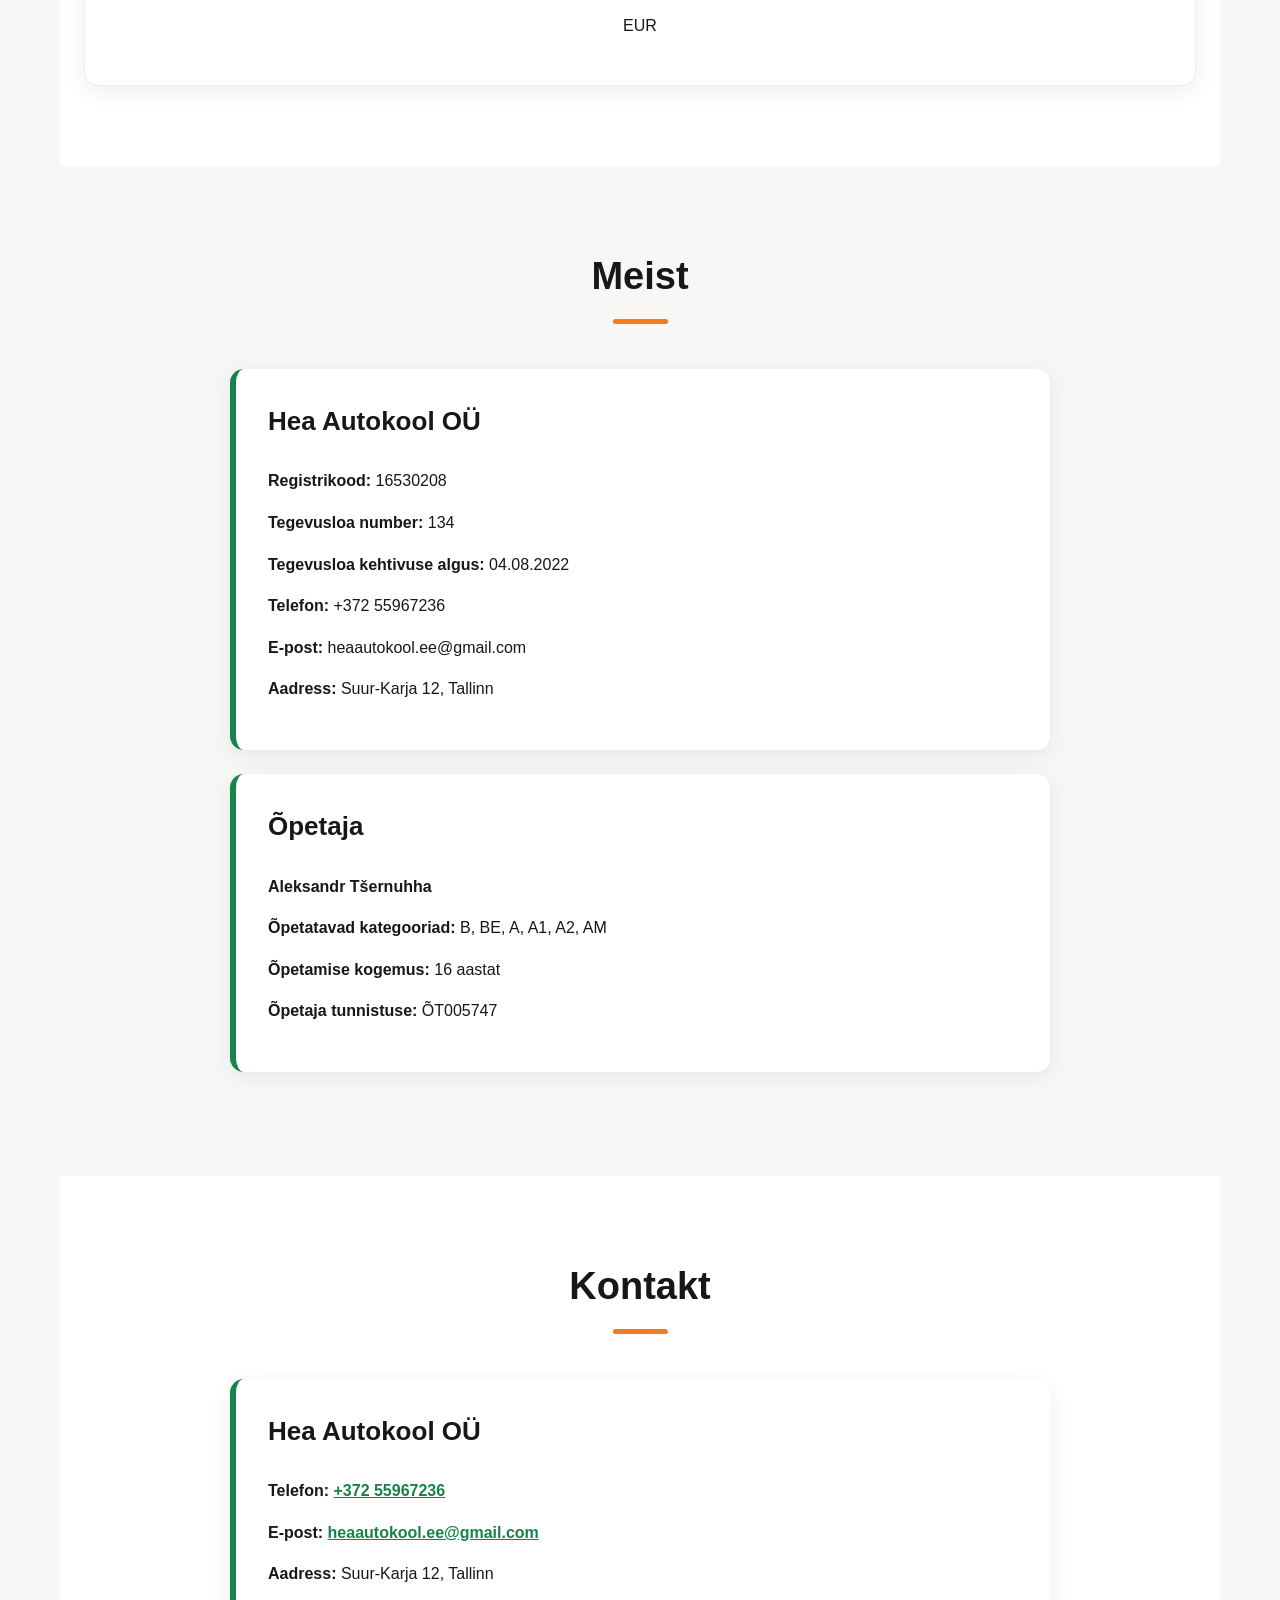
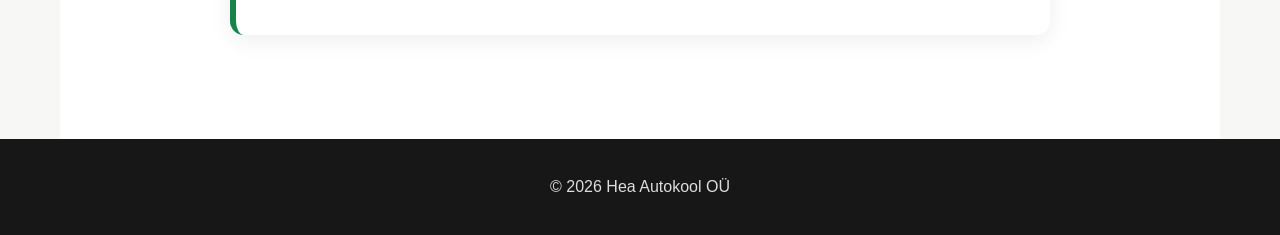
==== commit 473b1bf9: "Update index.html hide be, a, a1, a2, am" ====
--- a/index.html
+++ b/index.html
@@ -111,7 +111,7 @@
 
         </div>
 
-
+<!--
 
         <div class="course">
 
@@ -200,7 +200,7 @@
             </a>
 
         </div>
-
+-->
 
     </div>
 
@@ -230,7 +230,7 @@
 
         </div>
 
-
+<!--
 
         <div class="price">
 
@@ -300,7 +300,7 @@
 
         </div>
 
-
+-->
     </div>
 
 </section>
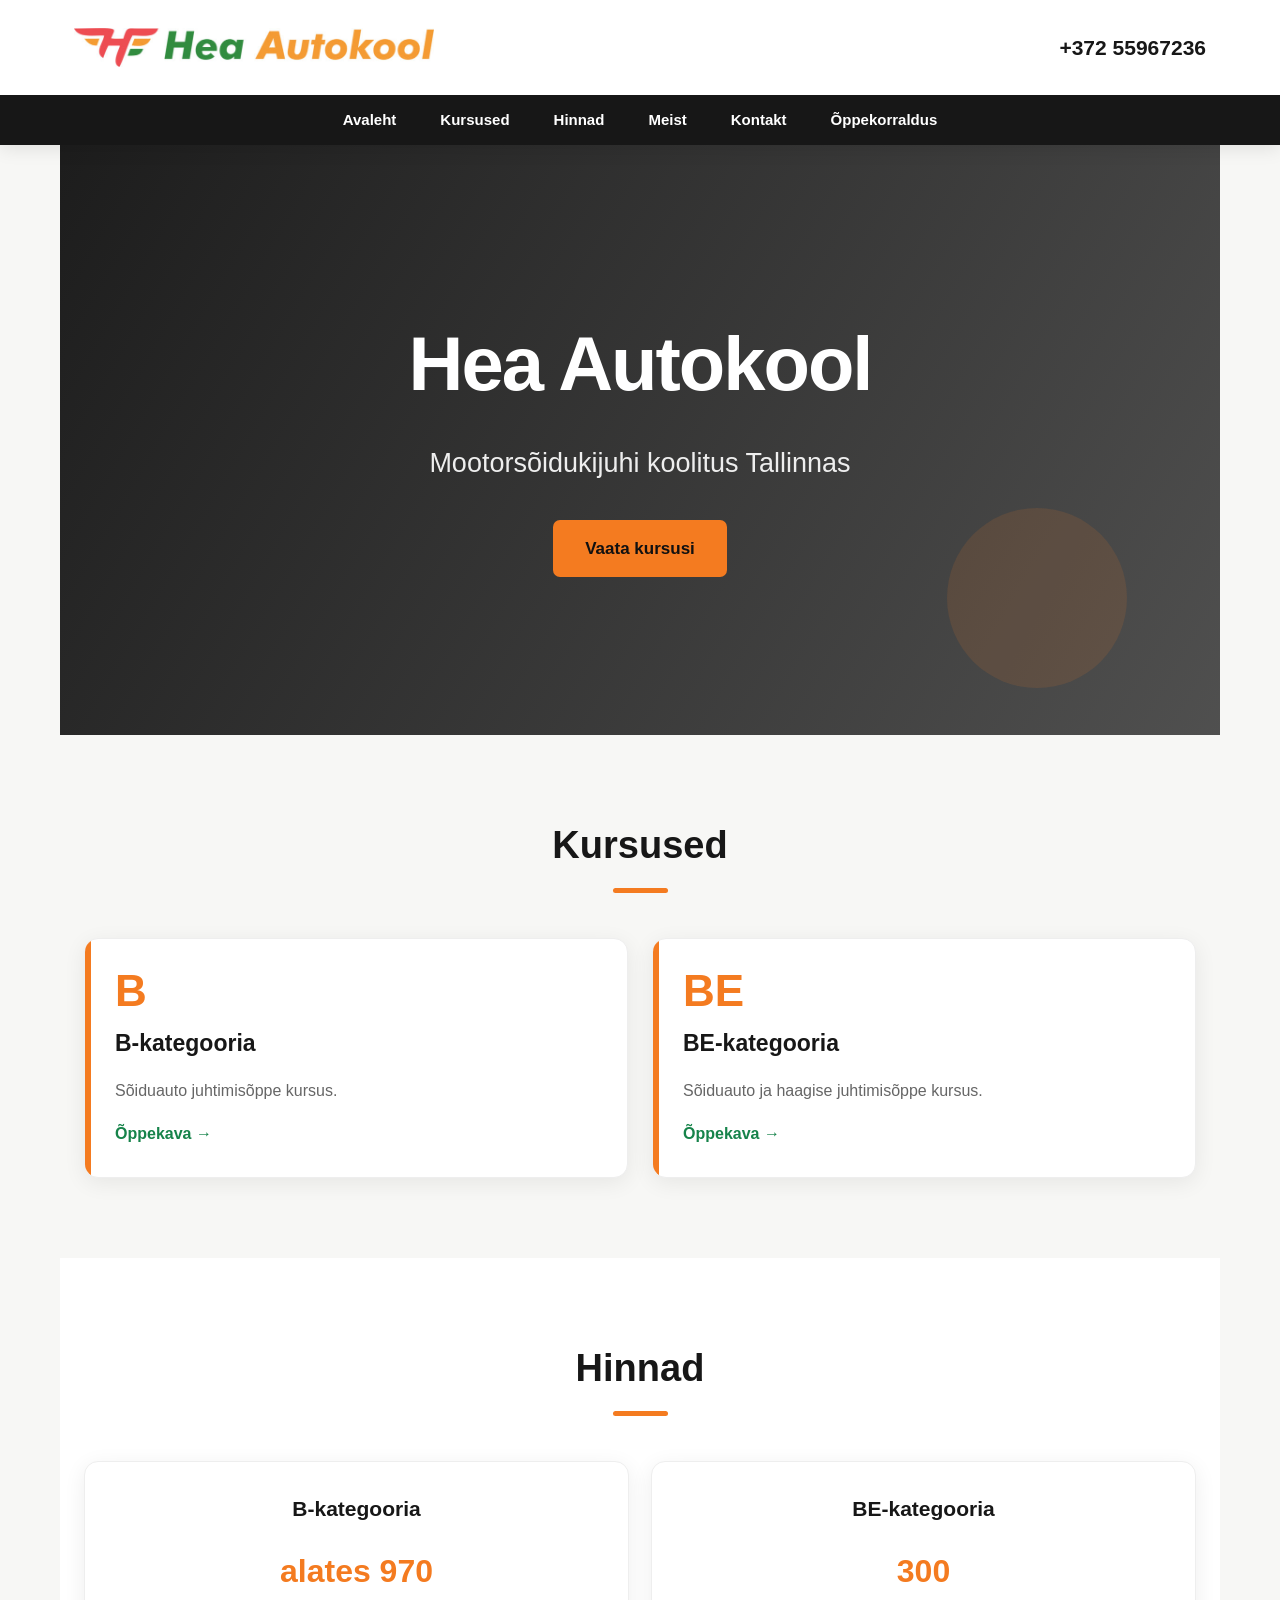
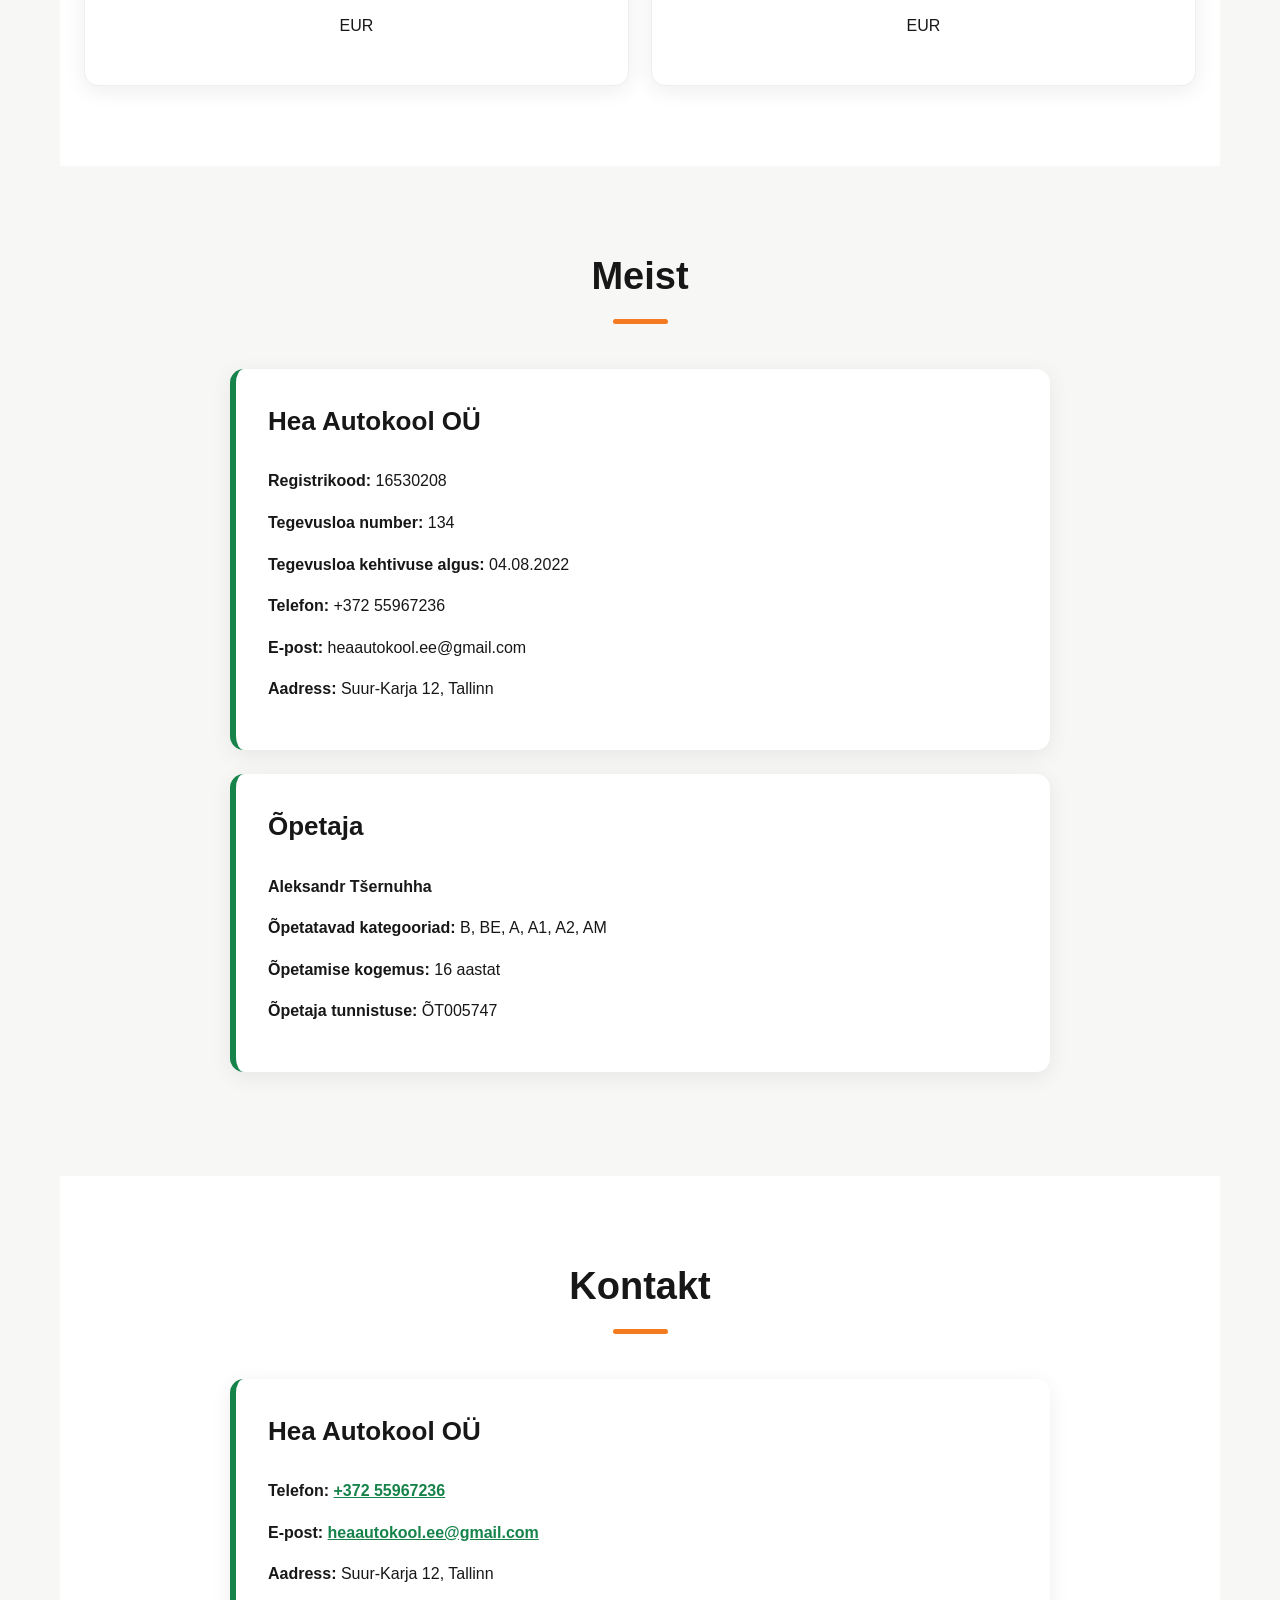
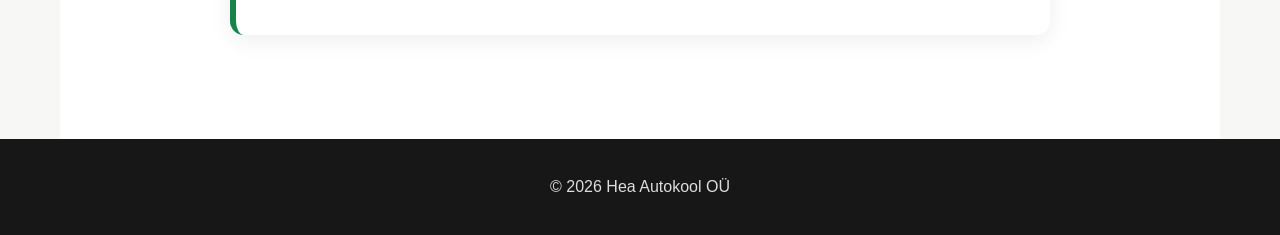
==== commit 9a46cd1e: "Update index.html" ====
--- a/index.html
+++ b/index.html
@@ -111,119 +111,132 @@
 
         </div>
 
+
+        <div class="course">
+
+            <div class="category">BE</div>
+
+            <h3>BE-kategooria</h3>
+
+            <p>
+                Sõiduauto ja haagise juhtimisõppe kursus.
+            </p>
+
+            <a href="oppekavad/BEkava.pdf">
+                Õppekava →
+            </a>
+
+        </div>
+
 <!--
 
         <div class="course">
 
-            <div class="category">BE</div>
+            <div class="category">A</div>
+
+            <h3>A-kategooria</h3>
+
+            <p>
+                Mootorratta juhtimisõppe kursus.
+            </p>
+
+            <a href="oppekavad/Akava.pdf">
+                Õppekava →
+            </a>
+
+        </div>
+
+
+
+        <div class="course">
+
+            <div class="category">A1</div>
+
+            <h3>A1-kategooria</h3>
+
+            <p>
+                A1-kategooria mootorratta juhtimisõppe kursus.
+            </p>
+
+            <a href="oppekavad/A1kava.pdf">
+                Õppekava →
+            </a>
+
+        </div>
+
+
+
+        <div class="course">
+
+            <div class="category">A2</div>
+
+            <h3>A2-kategooria</h3>
+
+            <p>
+                A2-kategooria mootorratta juhtimisõppe kursus.
+            </p>
+
+            <a href="oppekavad/A2kava.pdf">
+                Õppekava →
+            </a>
+
+        </div>
+
+
+
+        <div class="course">
+
+            <div class="category">AM</div>
+
+            <h3>AM-kategooria</h3>
+
+            <p>
+                Mopeedijuhi juhtimisõppe kursus.
+            </p>
+
+            <a href="oppekavad/AMkava.pdf">
+                Õppekava →
+            </a>
+
+        </div>
+-->
+
+    </div>
+
+</section>
+
+
+
+<!-- ЦЕНЫ -->
+
+<section id="hinnad">
+
+    <h2>Hinnad</h2>
+
+
+    <div class="prices">
+
+
+        <div class="price">
+
+            <h3>B-kategooria</h3>
+
+            <div class="price-value">
+                alates 970
+            </div>
+
+            <p>EUR</p>
+
+        </div>
+
+
+
+        <div class="price">
 
             <h3>BE-kategooria</h3>
 
-            <p>
-                Sõiduauto ja haagise juhtimisõppe kursus.
-            </p>
-
-            <a href="oppekavad/BEkava.pdf">
-                Õppekava →
-            </a>
-
-        </div>
-
-
-
-        <div class="course">
-
-            <div class="category">A</div>
-
-            <h3>A-kategooria</h3>
-
-            <p>
-                Mootorratta juhtimisõppe kursus.
-            </p>
-
-            <a href="oppekavad/Akava.pdf">
-                Õppekava →
-            </a>
-
-        </div>
-
-
-
-        <div class="course">
-
-            <div class="category">A1</div>
-
-            <h3>A1-kategooria</h3>
-
-            <p>
-                A1-kategooria mootorratta juhtimisõppe kursus.
-            </p>
-
-            <a href="oppekavad/A1kava.pdf">
-                Õppekava →
-            </a>
-
-        </div>
-
-
-
-        <div class="course">
-
-            <div class="category">A2</div>
-
-            <h3>A2-kategooria</h3>
-
-            <p>
-                A2-kategooria mootorratta juhtimisõppe kursus.
-            </p>
-
-            <a href="oppekavad/A2kava.pdf">
-                Õppekava →
-            </a>
-
-        </div>
-
-
-
-        <div class="course">
-
-            <div class="category">AM</div>
-
-            <h3>AM-kategooria</h3>
-
-            <p>
-                Mopeedijuhi juhtimisõppe kursus.
-            </p>
-
-            <a href="oppekavad/AMkava.pdf">
-                Õppekava →
-            </a>
-
-        </div>
--->
-
-    </div>
-
-</section>
-
-
-
-<!-- ЦЕНЫ -->
-
-<section id="hinnad">
-
-    <h2>Hinnad</h2>
-
-
-    <div class="prices">
-
-
-        <div class="price">
-
-            <h3>B-kategooria</h3>
-
-            <div class="price-value">
-                alates 970
+            <div class="price-value">
+                300
             </div>
 
             <p>EUR</p>
@@ -231,20 +244,6 @@
         </div>
 
 <!--
-
-        <div class="price">
-
-            <h3>BE-kategooria</h3>
-
-            <div class="price-value">
-                300
-            </div>
-
-            <p>EUR</p>
-
-        </div>
-
-
 
         <div class="price">
 
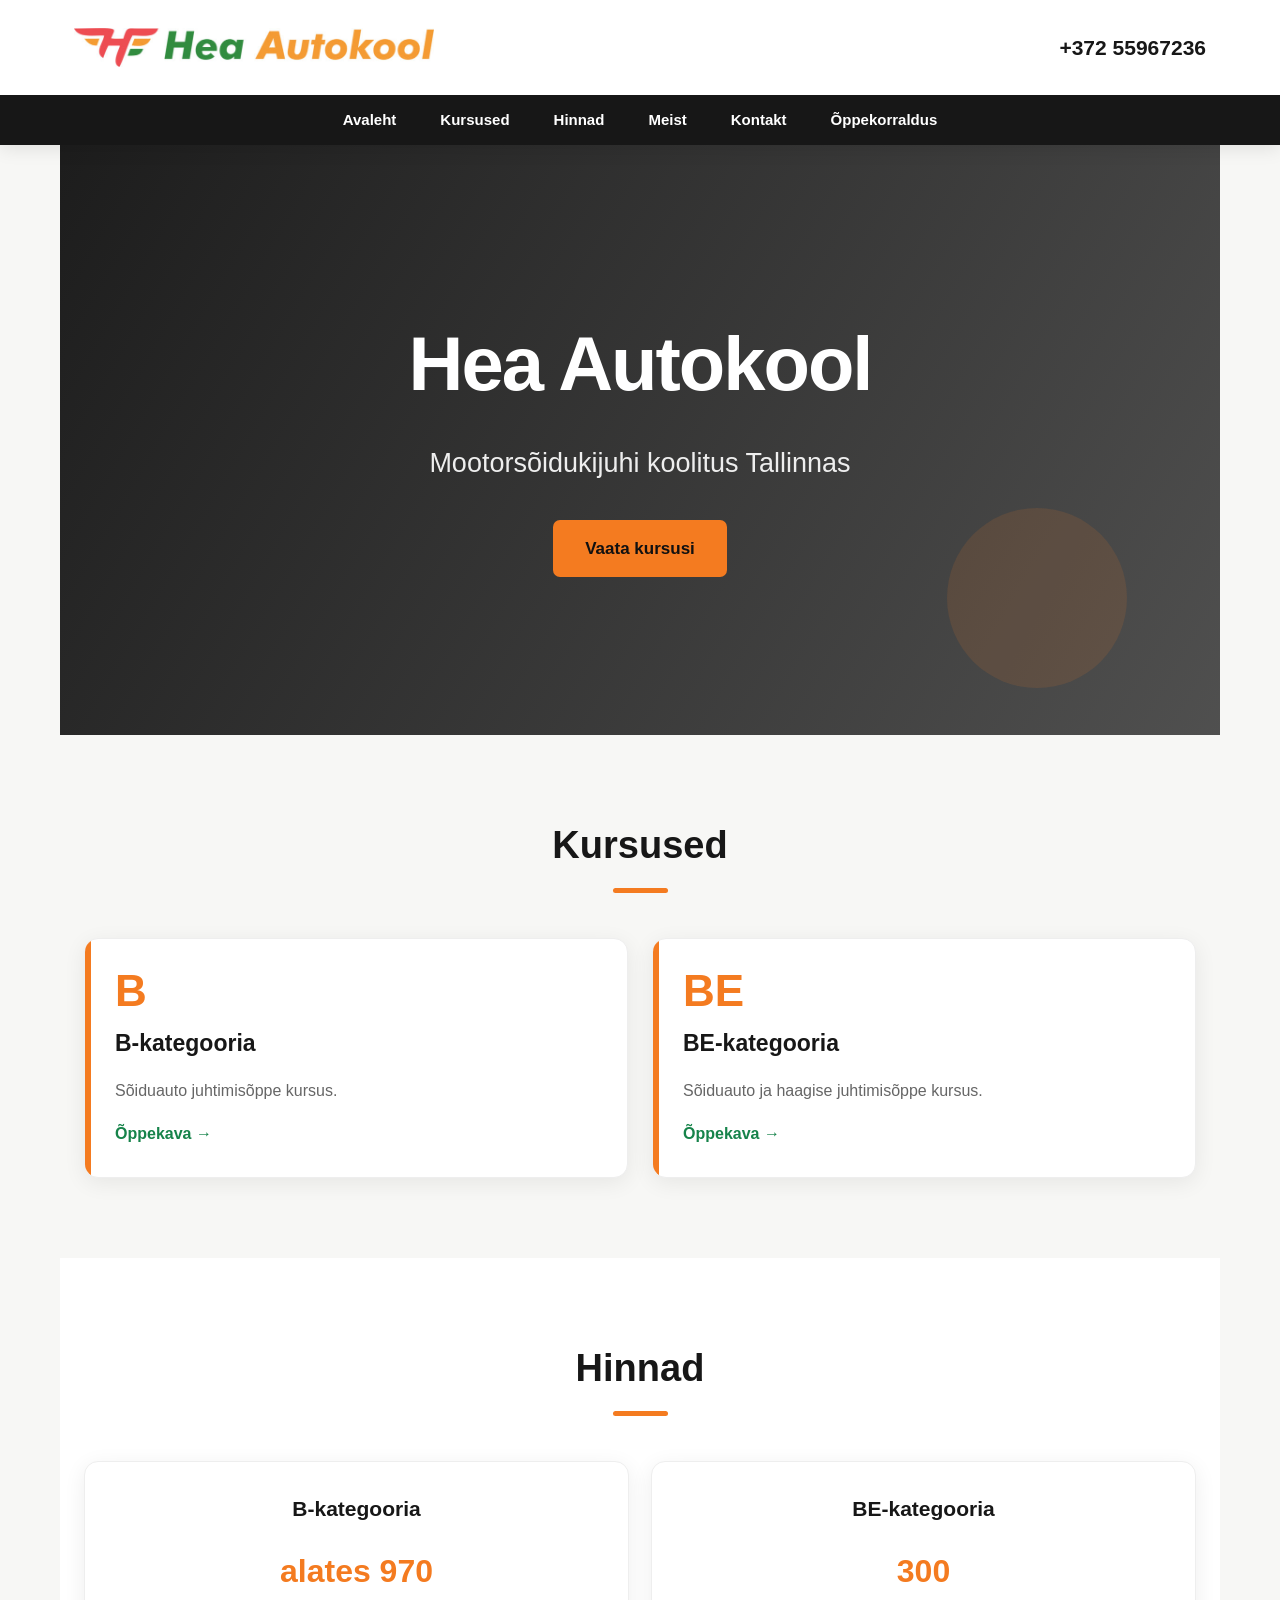
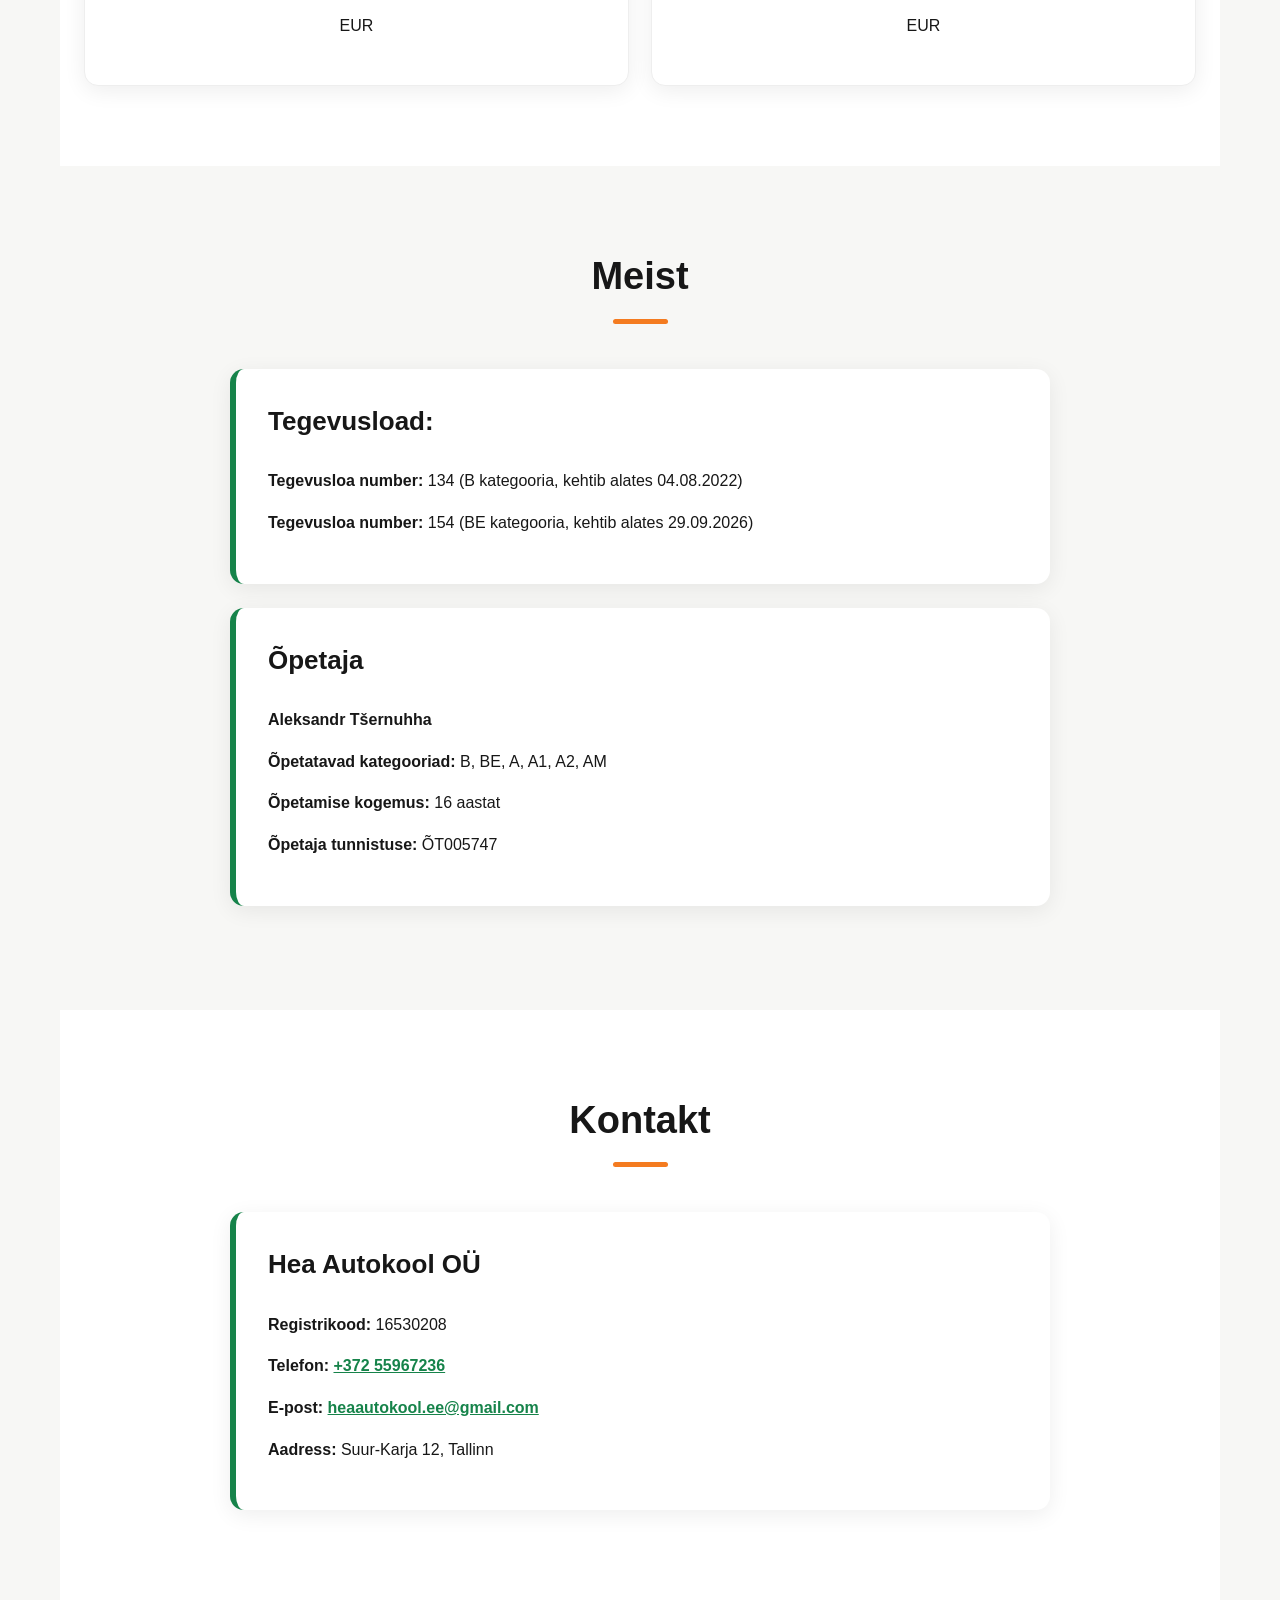
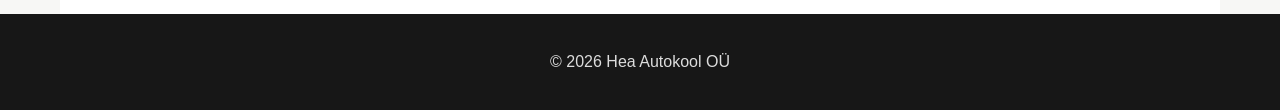
==== commit b82b5c8d: "Update index.html" ====
--- a/index.html
+++ b/index.html
@@ -318,86 +318,71 @@
 
         <div class="box">
 
+            <h3>Tegevusload:</h3>
+
+            <p>
+                <strong>Tegevusloa number:</strong>
+                134 (B kategooria, kehtib alates 04.08.2022)
+            </p>
+
+            <p>
+                <strong>Tegevusloa number:</strong>
+                154 (BE kategooria, kehtib alates 29.09.2026)
+            </p>
+
+        </div>
+
+
+
+        <div class="box">
+
+            <h3>Õpetaja</h3>
+
+            <p>
+                <strong>Aleksandr Tšernuhha</strong>
+            </p>
+
+            <p>
+                <strong>Õpetatavad kategooriad:</strong>
+                B, BE, A, A1, A2, AM
+            </p>
+
+            <p>
+                <strong>Õpetamise kogemus:</strong>
+                16 aastat
+            </p>
+
+            <p>
+                <strong>Õpetaja tunnistuse:</strong>
+                ÕT005747
+            </p>
+
+        </div>
+
+
+    </div>
+
+</section>
+
+
+
+<!-- КОНТАКТ -->
+
+<section id="kontakt">
+
+    <h2>Kontakt</h2>
+
+
+    <div class="info">
+
+        <div class="box">
+
             <h3>Hea Autokool OÜ</h3>
 
             <p>
                 <strong>Registrikood:</strong>
                 16530208
             </p>
-
-            <p>
-                <strong>Tegevusloa number:</strong>
-                134
-            </p>
-
-            <p>
-                <strong>Tegevusloa kehtivuse algus:</strong>
-                04.08.2022
-            </p>
-
-            <p>
-                <strong>Telefon:</strong>
-                +372 55967236
-            </p>
-
-            <p>
-                <strong>E-post:</strong>
-                heaautokool.ee@gmail.com
-            </p>
-
-            <p>
-                <strong>Aadress:</strong>
-                Suur-Karja 12, Tallinn
-            </p>
-
-        </div>
-
-
-
-        <div class="box">
-
-            <h3>Õpetaja</h3>
-
-            <p>
-                <strong>Aleksandr Tšernuhha</strong>
-            </p>
-
-            <p>
-                <strong>Õpetatavad kategooriad:</strong>
-                B, BE, A, A1, A2, AM
-            </p>
-
-            <p>
-                <strong>Õpetamise kogemus:</strong>
-                16 aastat
-            </p>
-
-            <p>
-                <strong>Õpetaja tunnistuse:</strong>
-                ÕT005747
-            </p>
-
-        </div>
-
-
-    </div>
-
-</section>
-
-
-
-<!-- КОНТАКТ -->
-
-<section id="kontakt">
-
-    <h2>Kontakt</h2>
-
-
-    <div class="info">
-
-        <div class="box">
-
-            <h3>Hea Autokool OÜ</h3>
 
             <p>
                 <strong>Telefon:</strong>
